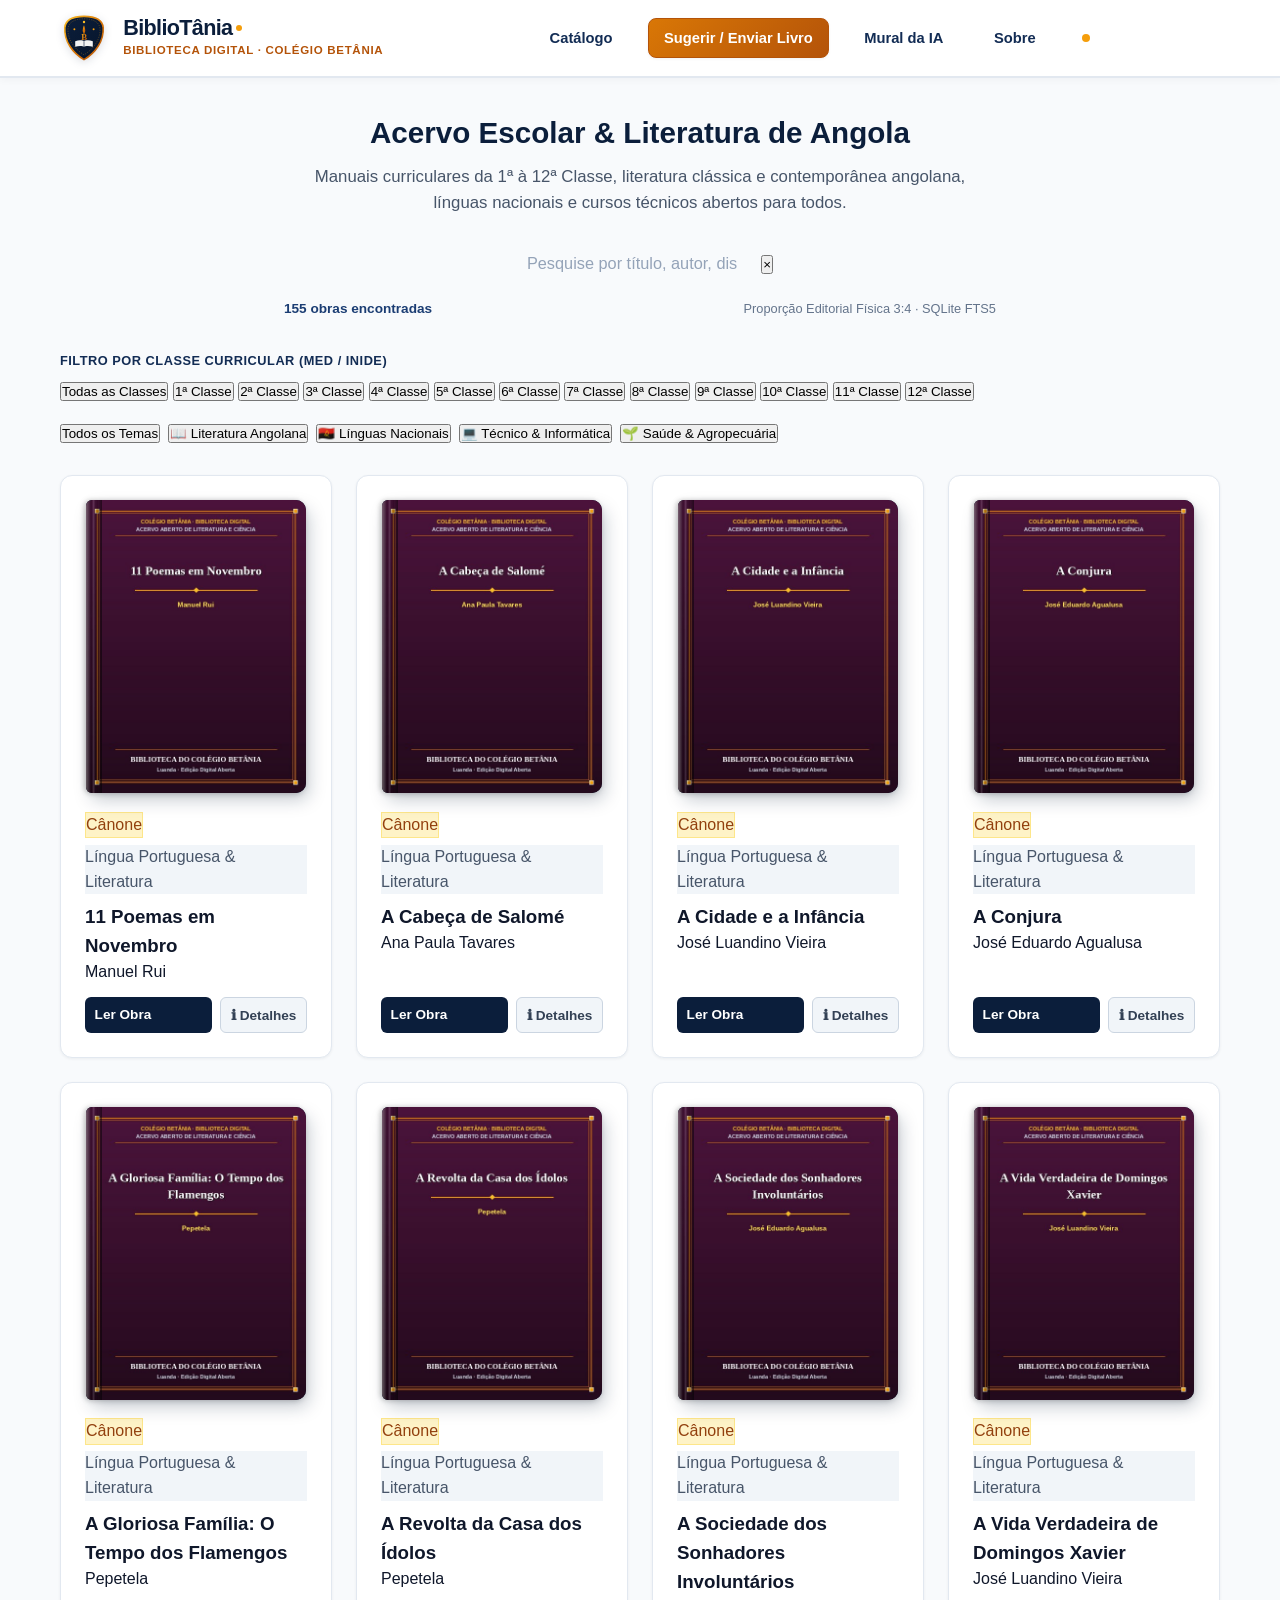
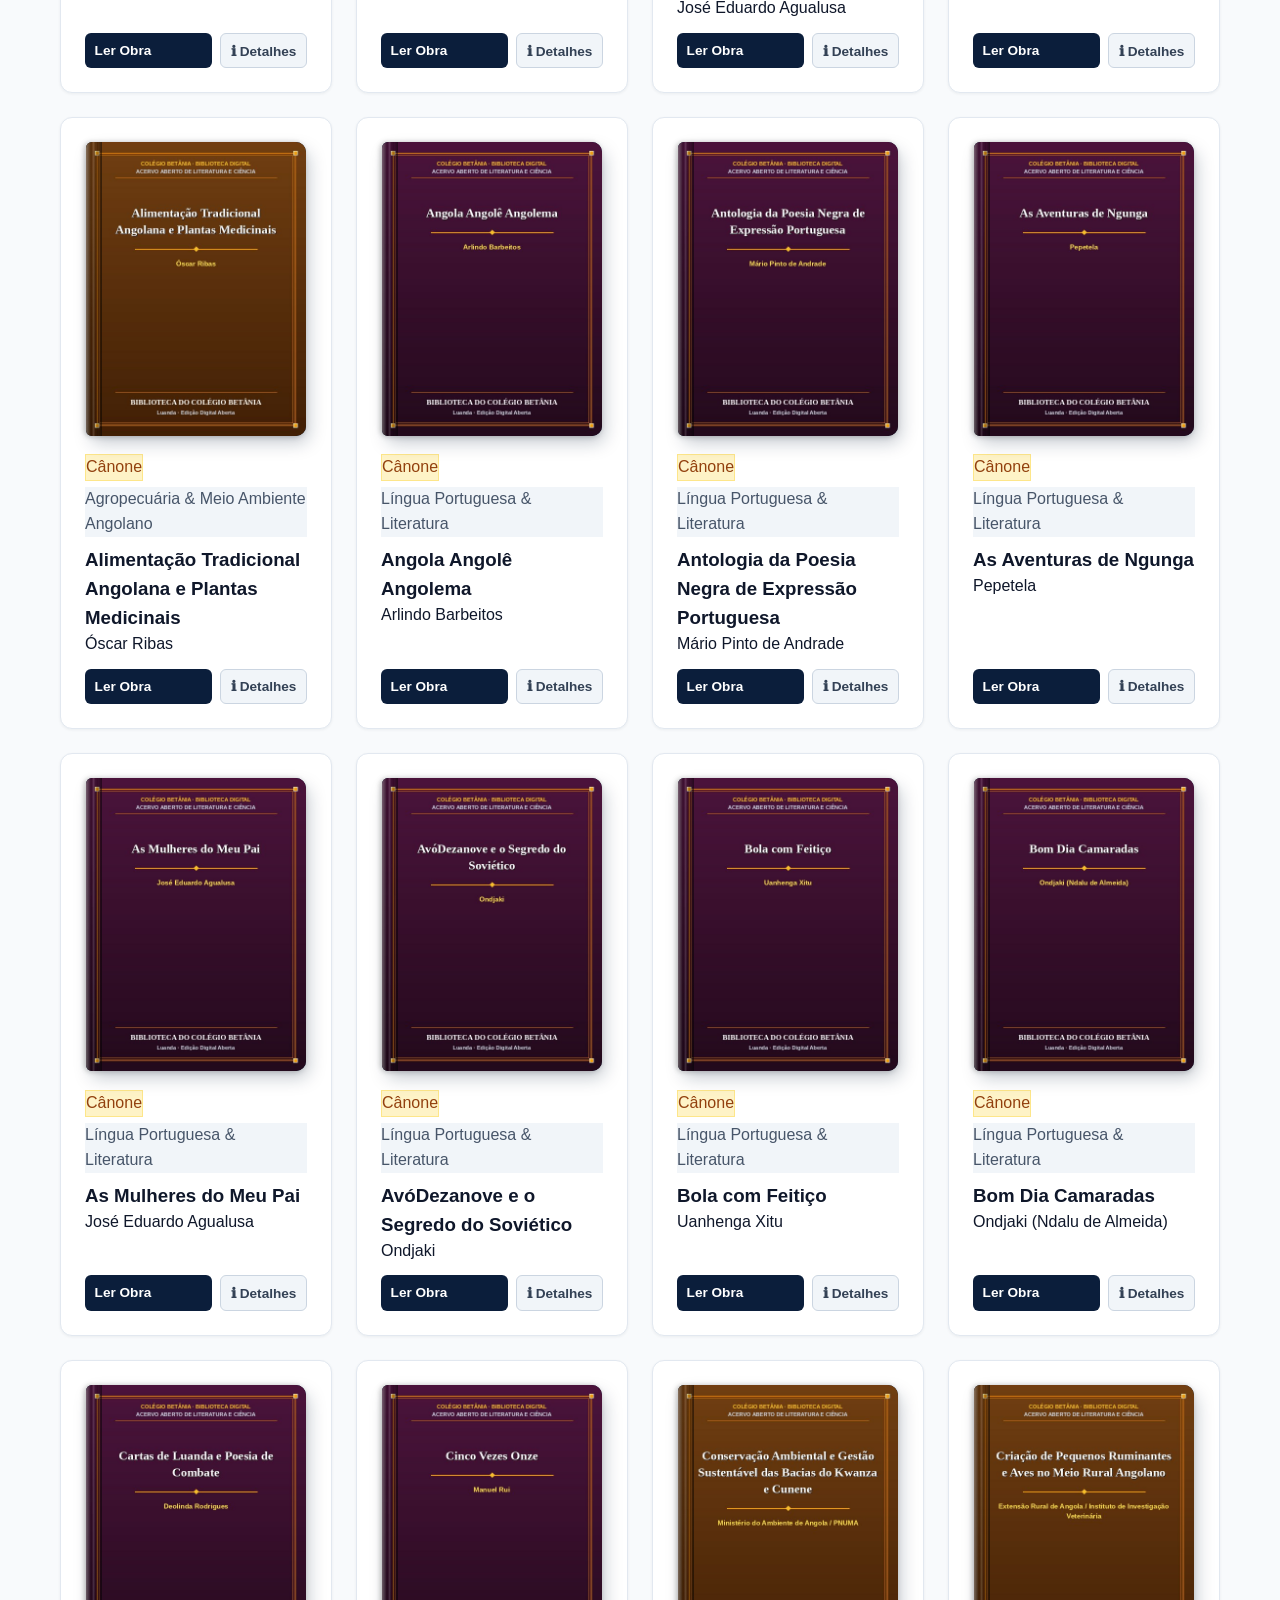
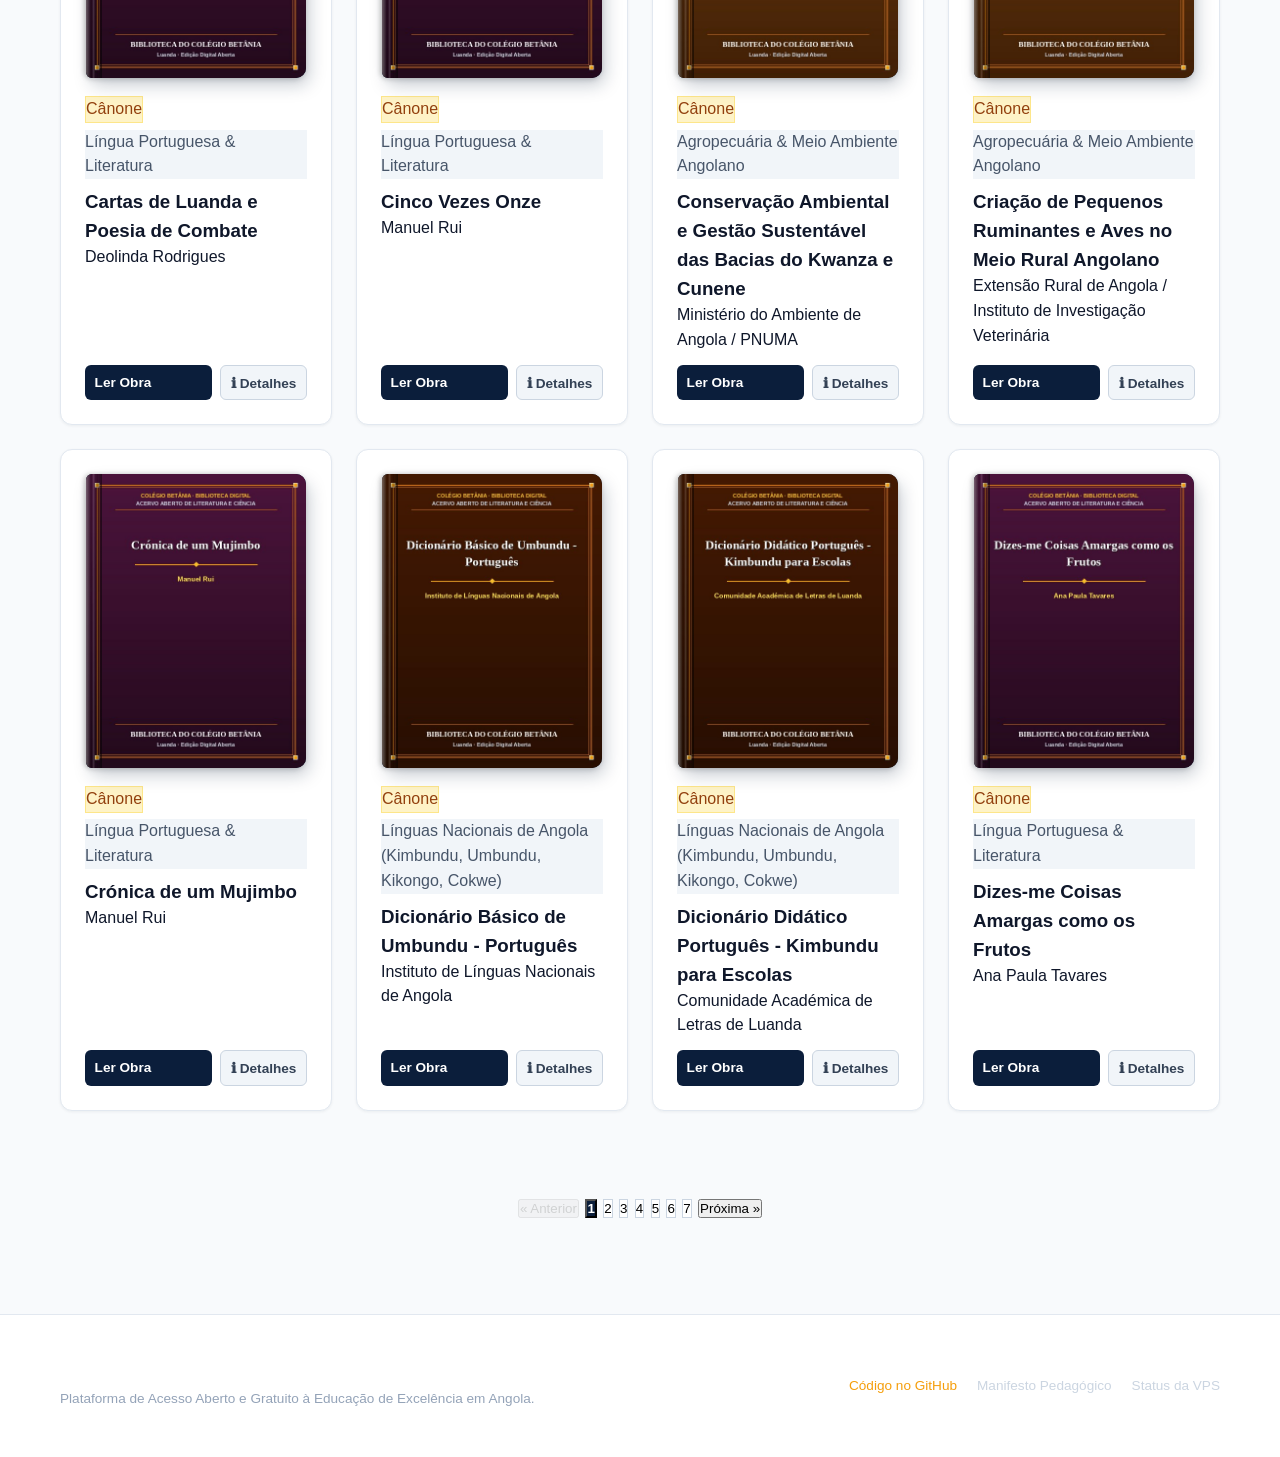
==== docs/index.html @ d557cf4d "feat(pages): adicionar portal hibrido compativel com GitHub Pages e suporte a CORS" ====
<!DOCTYPE html>
<html lang="pt-AO">
<head>
  <meta charset="UTF-8">
  <meta name="viewport" content="width=device-width, initial-scale=1.0">
  <title>BiblioTânia — Biblioteca Digital do Colégio Betânia</title>
  <meta name="description" content="Plataforma Educacional Aberta do Colégio Betânia com manuais escolares certificados do MED/INIDE, cânone literário angolano e triagem autônoma por IA.">
  <link rel="icon" type="image/svg+xml" href="favicon.svg">
  <link rel="stylesheet" href="css/style.css">
</head>
<body>

  <!-- Cabeçalho Institucional -->
  <header class="site-header">
    <div class="container header-wrapper">
      <a href="./" class="brand-group">
        <img src="images/logo.svg" alt="Colégio Betânia" class="brand-logo-img" width="46" height="46">
        <div class="brand-info">
          <h1>BiblioTânia</h1>
          <p>Biblioteca Digital · Colégio Betânia</p>
        </div>
      </a>

      <nav class="nav-links">
        <a href="./" class="nav-link active">Catálogo</a>
        <a href="#submeter" class="nav-link nav-btn-highlight" data-open-modal="submeter">Sugerir / Enviar Livro</a>
        <a href="#mural" class="nav-link" data-open-modal="mural">Mural da IA</a>
        <a href="#sobre" class="nav-link" data-open-modal="sobre">Sobre</a>
        
        <!-- Status de Conexão com o Backend Go na VPS -->
        <div id="api-badge" class="api-badge offline" data-open-modal="api-config" title="Clique para verificar ou alterar a URL do servidor VPS">
          <span class="api-status-dot"></span>
          <span id="api-badge-text">VPS Standby</span>
        </div>
      </nav>
    </div>
  </header>

  <!-- Conteúdo Principal -->
  <main class="container" style="padding-top: 2rem; padding-bottom: 4rem;">
    
    <!-- Hero / Barra de Pesquisa Rápida -->
    <section class="search-hero" style="margin-bottom: 2rem; text-align: center;">
      <h2 style="font-size: 1.85rem; font-weight: 800; color: var(--brand-navy-900); margin-bottom: 0.5rem;">
        Acervo Escolar & Literatura de Angola
      </h2>
      <p style="color: var(--text-muted); font-size: 1.05rem; margin-bottom: 1.5rem; max-width: 680px; margin-left: auto; margin-right: auto;">
        Manuais curriculares da 1ª à 12ª Classe, literatura clássica e contemporânea angolana, línguas nacionais e cursos técnicos abertos para todos.
      </p>

      <div style="max-width: 720px; margin: 0 auto; position: relative;">
        <div class="search-input-wrapper">
          <input type="text" 
                 id="search-input" 
                 class="search-input" 
                 placeholder="Pesquise por título, autor, disciplina ou palavra-chave (pressione / para focar)..." 
                 autocomplete="off"
                 aria-label="Pesquisar livros">
          <button type="button" id="search-clear" class="search-clear-btn" title="Limpar pesquisa">&times;</button>
        </div>
        <div style="display: flex; justify-content: space-between; align-items: center; margin-top: 0.75rem; padding: 0 0.25rem;">
          <span id="results-count" style="font-size: 0.85rem; font-weight: 600; color: var(--brand-navy-700);">
            Carregando catálogo...
          </span>
          <span style="font-size: 0.8rem; color: var(--text-subtle);">
            Proporção Editorial Física 3:4 · SQLite FTS5
          </span>
        </div>
      </div>
    </section>

    <!-- Filtros por Classe Escolar (1ª à 12ª Classe) -->
    <section class="curriculum-filter-section" style="margin-bottom: 1.25rem;">
      <div style="display: flex; align-items: center; justify-content: space-between; margin-bottom: 0.5rem;">
        <span style="font-size: 0.8rem; font-weight: 700; text-transform: uppercase; letter-spacing: 0.5px; color: var(--brand-navy-800);">
          Filtro por Classe Curricular (MED / INIDE)
        </span>
      </div>
      <div id="class-filter-pills" class="class-pills-scroll">
        <button type="button" class="class-pill-btn active" data-classe="0">Todas as Classes</button>
        <button type="button" class="class-pill-btn" data-classe="1">1ª Classe</button>
        <button type="button" class="class-pill-btn" data-classe="2">2ª Classe</button>
        <button type="button" class="class-pill-btn" data-classe="3">3ª Classe</button>
        <button type="button" class="class-pill-btn" data-classe="4">4ª Classe</button>
        <button type="button" class="class-pill-btn" data-classe="5">5ª Classe</button>
        <button type="button" class="class-pill-btn" data-classe="6">6ª Classe</button>
        <button type="button" class="class-pill-btn" data-classe="7">7ª Classe</button>
        <button type="button" class="class-pill-btn" data-classe="8">8ª Classe</button>
        <button type="button" class="class-pill-btn" data-classe="9">9ª Classe</button>
        <button type="button" class="class-pill-btn" data-classe="10">10ª Classe</button>
        <button type="button" class="class-pill-btn" data-classe="11">11ª Classe</button>
        <button type="button" class="class-pill-btn" data-classe="12">12ª Classe</button>
      </div>
    </section>

    <!-- Filtros por Categoria Temática -->
    <section class="category-filter-section" style="margin-bottom: 2rem;">
      <div id="category-filter-pills" style="display: flex; gap: 0.5rem; flex-wrap: wrap;">
        <button type="button" class="subject-pill-btn active" data-cat="todas">Todos os Temas</button>
        <button type="button" class="subject-pill-btn" data-cat="literatura">📖 Literatura Angolana</button>
        <button type="button" class="subject-pill-btn" data-cat="linguas">🇦🇴 Línguas Nacionais</button>
        <button type="button" class="subject-pill-btn" data-cat="tecnico">💻 Técnico & Informática</button>
        <button type="button" class="subject-pill-btn" data-cat="saude_agro">🌱 Saúde & Agropecuária</button>
      </div>
    </section>

    <!-- Grade do Catálogo de Livros -->
    <section id="catalog-grid" class="books-grid">
      <!-- Inserido dinamicamente via app.js -->
    </section>

    <!-- Paginação -->
    <nav id="pagination-container" aria-label="Paginação do catálogo">
      <!-- Inserido dinamicamente via app.js -->
    </nav>

  </main>

  <!-- Rodapé -->
  <footer class="site-footer">
    <div class="container" style="display: flex; justify-content: space-between; align-items: center; flex-wrap: wrap; gap: 1rem;">
      <div>
        <p style="font-weight: 700; color: #ffffff; margin-bottom: 0.2rem;">
          © 2026 Colégio Betânia · BiblioTânia
        </p>
        <p style="font-size: 0.85rem; color: #94a3b8;">
          Plataforma de Acesso Aberto e Gratuito à Educação de Excelência em Angola.
        </p>
      </div>
      <div style="font-size: 0.85rem; color: #cbd5e1; display: flex; gap: 1.25rem;">
        <a href="https://github.com/MisterAntoY/biblioteca-betania" target="_blank" rel="noopener noreferrer" style="color: #f59e0b;">
          Código no GitHub
        </a>
        <a href="#sobre" data-open-modal="sobre" style="color: #cbd5e1;">
          Manifesto Pedagógico
        </a>
        <a href="#api-config" data-open-modal="api-config" style="color: #cbd5e1;">
          Status da VPS
        </a>
      </div>
    </div>
  </footer>

  <!-- Modal Container & Backdrop -->
  <div id="modal-backdrop" class="modal-backdrop" role="dialog" aria-modal="true">
    <div id="modal-container"></div>
  </div>

  <!-- Container de Toasts -->
  <div id="toast-container" class="toast-container" aria-live="polite"></div>

  <!-- Script Principal SPA -->
  <script src="js/app.js"></script>

</body>
</html>
---- docs/css/style.css ----
/* ==========================================================================
   BiblioTânia — Biblioteca Digital do Colégio Betânia
   Identidade Visual Institucional: Azul Marinho Profundo & Ouro Académico
   Design Ultraleve · Zero Dependências Externas · WCAG AAA
   ========================================================================== */

:root {
  /* Paleta Oficial Colégio Betânia */
  --brand-navy-950: #061124;
  --brand-navy-900: #0b1e3b; /* Cor Primária Dominante */
  --brand-navy-800: #122c54;
  --brand-navy-700: #1b3d73;
  --brand-navy-600: #25529a;
  --brand-navy-light: #eff6ff;
  --brand-navy-border: #bfdbfe;

  --brand-gold-600: #b45309;
  --brand-gold-500: #d97706; /* Ouro Académico */
  --brand-gold-400: #f59e0b; /* Dourado Vivo */
  --brand-gold-300: #fbbf24;
  --brand-gold-light: #fef3c7;
  --brand-gold-border: #fde68a;

  --accent-emerald: #059669;
  --accent-emerald-light: #ecfdf5;

  /* Superfícies & Neutros */
  --bg-main: #f8fafc;
  --bg-card: #ffffff;
  --bg-elevated: #ffffff;
  --text-main: #0f172a;
  --text-muted: #475569;
  --text-subtle: #64748b;
  --border: #e2e8f0;
  --border-focus: #f59e0b;

  --radius-sm: 6px;
  --radius: 12px;
  --radius-lg: 16px;

  --shadow-sm: 0 1px 3px rgba(11, 30, 59, 0.06);
  --shadow-md: 0 4px 16px -2px rgba(11, 30, 59, 0.08);
  --shadow-lg: 0 12px 28px -4px rgba(11, 30, 59, 0.12);
  --shadow-gold: 0 4px 12px rgba(217, 119, 6, 0.25);
}

*, *::before, *::after {
  box-sizing: border-box;
  margin: 0;
  padding: 0;
}

body {
  font-family: -apple-system, BlinkMacSystemFont, "Segoe UI", Roboto, Helvetica, Arial, sans-serif;
  background-color: var(--bg-main);
  color: var(--text-main);
  line-height: 1.55;
  -webkit-font-smoothing: antialiased;
}

a {
  color: var(--brand-navy-700);
  text-decoration: none;
  transition: color 0.15s ease;
}
a:hover {
  color: var(--brand-gold-600);
  text-decoration: underline;
}

.container {
  max-width: 1200px;
  margin: 0 auto;
  padding: 0 1.25rem;
}

/* ==========================================================================
   Cabeçalho Institucional
   ========================================================================== */
.site-header {
  background: #ffffff;
  border-bottom: 2px solid var(--border);
  position: sticky;
  top: 0;
  z-index: 50;
  box-shadow: 0 2px 8px rgba(11, 30, 59, 0.04);
}
.header-wrapper {
  display: flex;
  align-items: center;
  justify-content: space-between;
  height: 76px;
}

.brand-group {
  display: flex;
  align-items: center;
  gap: 0.95rem;
  text-decoration: none;
  color: inherit;
}
.brand-group:hover {
  text-decoration: none;
}

.brand-logo-img {
  width: 48px;
  height: 48px;
  object-fit: contain;
  filter: drop-shadow(0 2px 4px rgba(11, 30, 59, 0.15));
  transition: transform 0.2s ease;
}
.brand-group:hover .brand-logo-img {
  transform: scale(1.05);
}

.brand-logo-icon {
  width: 46px;
  height: 46px;
  background: linear-gradient(135deg, var(--brand-navy-900), var(--brand-navy-800));
  border: 2px solid var(--brand-gold-400);
  color: var(--brand-gold-300);
  border-radius: 12px;
  display: flex;
  align-items: center;
  justify-content: center;
  font-size: 1.55rem;
  font-weight: 900;
  box-shadow: 0 2px 8px rgba(11, 30, 59, 0.25);
  transition: transform 0.2s ease, border-color 0.2s ease;
}
.brand-group:hover .brand-logo-icon {
  transform: scale(1.04);
  border-color: var(--brand-gold-300);
}

.brand-info h1 {
  font-size: 1.35rem;
  font-weight: 900;
  letter-spacing: -0.03em;
  color: var(--brand-navy-900);
  line-height: 1.1;
  display: flex;
  align-items: center;
  gap: 0.25rem;
}
.brand-info h1::after {
  content: "";
  display: inline-block;
  width: 6px;
  height: 6px;
  background: var(--brand-gold-400);
  border-radius: 50%;
}
.brand-info p {
  font-size: 0.72rem;
  color: var(--brand-gold-600);
  font-weight: 700;
  text-transform: uppercase;
  letter-spacing: 0.06em;
  margin-top: 0.15rem;
}

.nav-links {
  display: flex;
  align-items: center;
  gap: 1.25rem;
}
.nav-link {
  font-size: 0.92rem;
  font-weight: 700;
  color: var(--brand-navy-800);
  padding: 0.5rem 0.95rem;
  border-radius: 8px;
  transition: all 0.15s ease;
}
.nav-link:hover {
  background-color: var(--brand-navy-light);
  color: var(--brand-navy-900);
  text-decoration: none;
}
.nav-btn-highlight {
  background: linear-gradient(135deg, var(--brand-gold-500), var(--brand-gold-600));
  color: #ffffff;
  border: 1px solid var(--brand-gold-600);
  box-shadow: var(--shadow-sm);
}
.nav-btn-highlight:hover {
  background: linear-gradient(135deg, var(--brand-gold-600), var(--brand-gold-700, #92400e));
  color: #ffffff;
  box-shadow: var(--shadow-gold);
}

/* ==========================================================================
   Hero Section & Barra de Busca
   ========================================================================== */
.hero-section {
  padding: 3.25rem 0 2rem 0;
  text-align: center;
  background: radial-gradient(circle at 50% 20%, #f1f5f9 0%, #f8fafc 80%);
  border-radius: 0 0 24px 24px;
  margin-bottom: 1.5rem;
}
.hero-title {
  font-size: 2.35rem;
  font-weight: 900;
  color: var(--brand-navy-900);
  letter-spacing: -0.035em;
  margin-bottom: 0.5rem;
  line-height: 1.2;
}
.hero-subtitle {
  font-size: 1.05rem;
  color: var(--text-muted);
  max-width: 720px;
  margin: 0 auto 2.25rem auto;
  line-height: 1.6;
}

.search-box-card {
  max-width: 780px;
  margin: 0 auto;
  background: #ffffff;
  padding: 0.5rem 0.6rem;
  border-radius: var(--radius);
  border: 2px solid var(--border);
  box-shadow: var(--shadow-md);
  display: flex;
  gap: 0.5rem;
  transition: border-color 0.2s ease, box-shadow 0.2s ease;
  position: relative;
}
.search-box-card:focus-within {
  border-color: var(--brand-gold-400);
  box-shadow: 0 0 0 4px rgba(245, 158, 11, 0.15);
}
.search-input {
  flex: 1;
  border: none;
  padding: 0.85rem 1.25rem;
  font-size: 1.02rem;
  outline: none;
  background: transparent;
  color: var(--text-main);
}
.search-input::placeholder {
  color: #94a3b8;
}
.search-btn {
  background: linear-gradient(135deg, var(--brand-navy-900), var(--brand-navy-800));
  color: #ffffff;
  border: 1px solid var(--brand-navy-900);
  padding: 0 1.85rem;
  border-radius: 8px;
  font-weight: 800;
  font-size: 0.95rem;
  cursor: pointer;
  transition: all 0.15s ease;
  display: inline-flex;
  align-items: center;
  gap: 0.4rem;
}
.search-btn:hover {
  background: linear-gradient(135deg, var(--brand-gold-500), var(--brand-gold-600));
  border-color: var(--brand-gold-600);
  box-shadow: var(--shadow-gold);
}

/* ==========================================================================
   Seletor de Classe Escolar (1ª à 12ª Classe)
   ========================================================================== */
.class-selector-card {
  background: #ffffff;
  border: 1px solid var(--border);
  border-left: 4px solid var(--brand-gold-500);
  border-radius: var(--radius);
  padding: 1.35rem 1.65rem;
  margin: 1.5rem auto 1.5rem auto;
  box-shadow: var(--shadow-sm);
}
.class-selector-header {
  display: flex;
  align-items: center;
  gap: 0.85rem;
  margin-bottom: 1.15rem;
}
.class-selector-icon {
  font-size: 1.65rem;
}
.class-selector-title {
  font-size: 1.1rem;
  font-weight: 800;
  color: var(--brand-navy-900);
  line-height: 1.2;
}
.class-selector-desc {
  font-size: 0.82rem;
  color: var(--text-muted);
}
.class-groups-container {
  display: flex;
  flex-wrap: wrap;
  align-items: center;
  gap: 0.85rem;
}
.class-group {
  display: inline-flex;
  align-items: center;
  gap: 0.35rem;
  background: var(--bg-main);
  padding: 0.35rem 0.65rem;
  border-radius: 8px;
  border: 1px solid var(--border);
}
.class-group-label {
  font-size: 0.78rem;
  font-weight: 800;
  color: var(--brand-navy-800);
  margin-right: 0.3rem;
  text-transform: uppercase;
  letter-spacing: 0.04em;
}
.class-btn {
  display: inline-flex;
  align-items: center;
  justify-content: center;
  min-width: 36px;
  height: 34px;
  padding: 0 0.65rem;
  background: #ffffff;
  border: 1px solid var(--border);
  border-radius: 6px;
  font-size: 0.88rem;
  font-weight: 700;
  color: var(--brand-navy-900);
  transition: all 0.15s ease;
}
.class-btn:hover {
  background: var(--brand-gold-light);
  color: var(--brand-gold-600);
  border-color: var(--brand-gold-border);
  text-decoration: none;
}
.class-btn.active {
  background: var(--brand-navy-900);
  color: #ffffff;
  border-color: var(--brand-gold-400);
  text-decoration: none;
  box-shadow: 0 2px 6px rgba(11, 30, 59, 0.25);
  position: relative;
}
.class-btn.active::after {
  content: "";
  position: absolute;
  bottom: -2px;
  left: 20%;
  right: 20%;
  height: 2px;
  background: var(--brand-gold-400);
  border-radius: 2px;
}

/* ==========================================================================
   Pílulas de Disciplinas
   ========================================================================== */
.disciplines-pills-bar {
  display: flex;
  align-items: center;
  gap: 0.5rem;
  overflow-x: auto;
  padding: 0.85rem 0;
  margin-bottom: 1.5rem;
  scrollbar-width: thin;
}
.pill-item {
  display: inline-flex;
  align-items: center;
  gap: 0.4rem;
  padding: 0.5rem 1.05rem;
  background: #ffffff;
  border: 1px solid var(--border);
  border-radius: 9999px;
  font-size: 0.85rem;
  font-weight: 700;
  color: var(--brand-navy-800);
  white-space: nowrap;
  transition: all 0.15s ease;
}
.pill-item:hover {
  background: var(--brand-navy-light);
  color: var(--brand-navy-900);
  border-color: var(--brand-navy-border);
  text-decoration: none;
}
.pill-item.active {
  background: var(--brand-navy-900);
  color: #ffffff;
  border-color: var(--brand-navy-900);
  text-decoration: none;
  box-shadow: var(--shadow-sm);
}

/* ==========================================================================
   Catálogo & Grade de Livros
   ========================================================================== */
.catalog-header {
  display: flex;
  justify-content: space-between;
  align-items: center;
  margin-bottom: 1.5rem;
  padding-bottom: 0.75rem;
  border-bottom: 1px solid var(--border);
}
.catalog-count {
  font-size: 0.95rem;
  font-weight: 700;
  color: var(--brand-navy-900);
}

.books-grid {
  display: grid;
  grid-template-columns: repeat(auto-fill, minmax(270px, 1fr));
  gap: 1.5rem;
  margin-bottom: 3.5rem;
}

.book-card {
  background: var(--bg-card);
  border: 1px solid var(--border);
  border-radius: var(--radius);
  padding: 1.5rem;
  box-shadow: var(--shadow-sm);
  display: flex;
  flex-direction: column;
  justify-content: space-between;
  transition: transform 0.2s ease, box-shadow 0.2s ease, border-color 0.2s ease;
  position: relative;
}
.book-card:hover {
  transform: translateY(-4px);
  box-shadow: var(--shadow-md);
  border-color: var(--brand-gold-border);
}

/* ==========================================================================
   Capa de Livro Editorial Tradicional 3:4 com Lombada Física
   ========================================================================== */
.book-cover-container {
  display: flex;
  justify-content: center;
  align-items: center;
  margin-bottom: 1.15rem;
  perspective: 900px;
}

.book-cover-wrapper {
  width: 100%;
  max-width: 220px;
  aspect-ratio: 3 / 4;
  position: relative;
  border-radius: 6px 10px 10px 6px;
  overflow: hidden;
  box-shadow: 
    -2px 0 5px rgba(0, 0, 0, 0.18),
    4px 8px 18px -2px rgba(11, 30, 59, 0.25),
    0 2px 6px rgba(0, 0, 0, 0.08);
  transition: transform 0.25s cubic-bezier(0.16, 1, 0.3, 1), box-shadow 0.25s ease;
  background-color: var(--brand-navy-900);
}

.book-card:hover .book-cover-wrapper {
  transform: translateY(-5px) rotateY(-3deg) scale(1.02);
  box-shadow: 
    -4px 0 8px rgba(0, 0, 0, 0.22),
    8px 14px 26px -3px rgba(11, 30, 59, 0.32),
    0 4px 10px rgba(0, 0, 0, 0.12);
}

.book-cover-img {
  width: 100%;
  height: 100%;
  object-fit: cover;
  display: block;
}

.book-cover-spine {
  position: absolute;
  top: 0;
  bottom: 0;
  left: 0;
  width: 16px;
  background: linear-gradient(
    90deg,
    rgba(255, 255, 255, 0.35) 0%,
    rgba(255, 255, 255, 0) 30%,
    rgba(0, 0, 0, 0.25) 80%,
    rgba(0, 0, 0, 0.5) 100%
  );
  pointer-events: none;
}

.book-card-body {
  display: flex;
  flex-direction: column;
  flex: 1;
}

.book-badge-row {
  display: flex;
  flex-wrap: wrap;
  gap: 0.4rem;
  margin-bottom: 0.85rem;
}
.badge-school-class {
  font-size: 0.72rem;
  font-weight: 800;
  padding: 0.22rem 0.65rem;
  border-radius: 9999px;
  background: var(--brand-gold-light);
  color: var(--brand-gold-600);
  border: 1px solid var(--brand-gold-border);
}
.badge-official {
  font-size: 0.72rem;
  font-weight: 700;
  padding: 0.22rem 0.65rem;
  border-radius: 9999px;
  background: var(--brand-navy-light);
  color: var(--brand-navy-900);
  border: 1px solid var(--brand-navy-border);
}
.badge-discipline {
  font-size: 0.72rem;
  font-weight: 700;
  padding: 0.22rem 0.6rem;
  border-radius: 9999px;
  background: #f1f5f9;
  color: var(--text-muted);
}
.badge-level {
  font-size: 0.72rem;
  font-weight: 700;
  padding: 0.22rem 0.6rem;
  border-radius: 9999px;
  background: var(--accent-emerald-light);
  color: var(--accent-emerald);
}

.book-title {
  font-size: 1.15rem;
  font-weight: 800;
  color: var(--brand-navy-900);
  line-height: 1.35;
  margin-bottom: 0.35rem;
}
.book-author {
  font-size: 0.88rem;
  font-weight: 700;
  color: var(--brand-gold-600);
  margin-bottom: 0.85rem;
}
.book-synopsis {
  font-size: 0.86rem;
  color: var(--text-muted);
  line-height: 1.55;
  display: -webkit-box;
  -webkit-line-clamp: 3;
  -webkit-box-orient: vertical;
  overflow: hidden;
  margin-bottom: 1.25rem;
}

.book-footer-actions {
  display: flex;
  align-items: center;
  justify-content: space-between;
  border-top: 1px solid var(--border);
  padding-top: 1rem;
}
.btn-read {
  display: inline-flex;
  align-items: center;
  gap: 0.45rem;
  background: var(--brand-navy-900);
  color: #ffffff;
  padding: 0.55rem 1.15rem;
  border-radius: 8px;
  font-weight: 800;
  font-size: 0.85rem;
  transition: all 0.15s ease;
}
.btn-read:hover {
  background: var(--brand-gold-500);
  color: #ffffff;
  text-decoration: none;
  box-shadow: var(--shadow-gold);
}
.book-metrics {
  font-size: 0.76rem;
  color: var(--text-subtle);
  font-weight: 600;
}

/* ==========================================================================
   Paginação
   ========================================================================== */
.pagination-nav {
  display: flex;
  justify-content: center;
  gap: 0.5rem;
  margin: 2rem 0 4rem 0;
}
.pagination-nav a {
  padding: 0.55rem 1.15rem;
  background: #ffffff;
  border: 1px solid var(--border);
  border-radius: 8px;
  color: var(--brand-navy-900);
  font-weight: 700;
  font-size: 0.9rem;
  transition: all 0.15s ease;
}
.pagination-nav a:hover {
  background: var(--brand-navy-light);
  border-color: var(--brand-navy-border);
  text-decoration: none;
}
.pagination-nav a.active {
  background: var(--brand-navy-900);
  color: #ffffff;
  border-color: var(--brand-navy-900);
}

/* ==========================================================================
   Painel de Estatísticas & Meta dos 100 Milhões
   ========================================================================== */
.stats-banner {
  background: linear-gradient(135deg, var(--brand-navy-950) 0%, var(--brand-navy-900) 50%, var(--brand-navy-800) 100%);
  color: #ffffff;
  border: 1px solid rgba(245, 158, 11, 0.2);
  border-radius: var(--radius-lg);
  padding: 2.75rem 2rem;
  margin-bottom: 3.5rem;
  box-shadow: var(--shadow-lg);
  position: relative;
  overflow: hidden;
}
.stats-banner::before {
  content: "";
  position: absolute;
  top: 0;
  left: 0;
  right: 0;
  height: 3px;
  background: linear-gradient(90deg, transparent, var(--brand-gold-400), transparent);
}
.stats-grid {
  display: grid;
  grid-template-columns: repeat(auto-fit, minmax(210px, 1fr));
  gap: 1.75rem;
  text-align: center;
}
.stat-item h3 {
  font-size: 2.25rem;
  font-weight: 900;
  color: var(--brand-gold-300);
  margin-bottom: 0.25rem;
  letter-spacing: -0.03em;
}
.stat-item p {
  font-size: 0.82rem;
  color: #cbd5e1;
  font-weight: 700;
  text-transform: uppercase;
  letter-spacing: 0.05em;
}

/* ==========================================================================
   Formulário de Submissão (/submeter)
   ========================================================================== */
.form-card {
  max-width: 700px;
  margin: 2.5rem auto 4rem auto;
  background: #ffffff;
  border: 1px solid var(--border);
  border-top: 4px solid var(--brand-gold-500);
  border-radius: var(--radius);
  padding: 2.75rem;
  box-shadow: var(--shadow-md);
}
.form-group {
  margin-bottom: 1.45rem;
}
.form-label {
  display: block;
  font-size: 0.9rem;
  font-weight: 800;
  color: var(--brand-navy-900);
  margin-bottom: 0.4rem;
}
.form-control {
  width: 100%;
  padding: 0.8rem 1.1rem;
  border: 1px solid var(--border);
  border-radius: 8px;
  font-size: 0.95rem;
  outline: none;
  font-family: inherit;
  transition: border-color 0.15s ease, box-shadow 0.15s ease;
}
.form-control:focus {
  border-color: var(--brand-gold-400);
  box-shadow: 0 0 0 3px rgba(245, 158, 11, 0.15);
}
.alert-box {
  padding: 1rem 1.25rem;
  border-radius: 8px;
  margin-bottom: 1.5rem;
  font-size: 0.9rem;
  font-weight: 600;
}
.alert-success {
  background: var(--accent-emerald-light);
  color: #065f46;
  border: 1px solid #a7f3d0;
}
.alert-error {
  background: #fef2f2;
  color: #991b1b;
  border: 1px solid #fecaca;
}

/* ==========================================================================
   Mural da IA (/submissoes)
   ========================================================================== */
.submission-card {
  background: #ffffff;
  border: 1px solid var(--border);
  border-radius: var(--radius);
  padding: 1.65rem;
  margin-bottom: 1.15rem;
  box-shadow: var(--shadow-sm);
  transition: border-color 0.15s ease;
}
.submission-card:hover {
  border-color: var(--brand-navy-border);
}
.status-pill {
  display: inline-block;
  padding: 0.3rem 0.85rem;
  border-radius: 9999px;
  font-size: 0.76rem;
  font-weight: 800;
  text-transform: uppercase;
  letter-spacing: 0.05em;
}
.status-aprovado {
  background: var(--accent-emerald-light);
  color: var(--accent-emerald);
  border: 1px solid #a7f3d0;
}
.status-pendente {
  background: var(--brand-gold-light);
  color: var(--brand-gold-600);
  border: 1px solid var(--brand-gold-border);
}
.status-rejeitado {
  background: #fef2f2;
  color: #b91c1c;
  border: 1px solid #fecaca;
}

/* ==========================================================================
   Rodapé Institucional
   ========================================================================== */
.site-footer {
  background: #ffffff;
  border-top: 1px solid var(--border);
  padding: 3rem 0;
  text-align: center;
  font-size: 0.88rem;
  color: var(--text-muted);
}
.footer-links {
  display: flex;
  justify-content: center;
  gap: 1.75rem;
  margin-bottom: 1.25rem;
}
.footer-links a {
  font-weight: 700;
  color: var(--brand-navy-800);
}
.footer-links a:hover {
  color: var(--brand-gold-600);
}

/* ==========================================================================
   Responsividade Mobile-First
   ========================================================================== */
@media (max-width: 768px) {
  .header-wrapper {
    height: auto;
    padding: 1rem 0;
    flex-direction: column;
    gap: 1rem;
  }
  .hero-title {
    font-size: 1.85rem;
  }
  .search-box-card {
    flex-direction: column;
  }
  .search-btn {
    padding: 0.85rem;
    justify-content: center;
  }
  .catalog-header {
    flex-direction: column;
    align-items: flex-start;
    gap: 0.75rem;
  }
  .class-groups-container {
    flex-direction: column;
    align-items: flex-start;
    width: 100%;
  }
  .class-group {
    width: 100%;
    overflow-x: auto;
  }
}

/* ==========================================================================
   Portal Híbrido GitHub Pages — Modais, Conexão com API e Interatividade
   ========================================================================== */

/* Badge de Status da API Cloud */
.api-badge {
  display: inline-flex;
  align-items: center;
  gap: 0.4rem;
  font-size: 0.75rem;
  font-weight: 600;
  padding: 0.25rem 0.65rem;
  border-radius: 9999px;
  background: rgba(255, 255, 255, 0.12);
  color: #ffffff;
  border: 1px solid rgba(255, 255, 255, 0.2);
  cursor: pointer;
  transition: all 0.2s ease;
}

.api-badge:hover {
  background: rgba(255, 255, 255, 0.2);
}

.api-status-dot {
  width: 8px;
  height: 8px;
  border-radius: 50%;
  background-color: #94a3b8;
  display: inline-block;
  box-shadow: 0 0 0 2px rgba(255, 255, 255, 0.2);
}

.api-badge.online .api-status-dot {
  background-color: #10b981;
  box-shadow: 0 0 6px #10b981;
}

.api-badge.offline .api-status-dot {
  background-color: #f59e0b;
}

/* Modal e Janelas Sobrepostas */
.modal-backdrop {
  position: fixed;
  top: 0;
  left: 0;
  width: 100vw;
  height: 100vh;
  background: rgba(6, 17, 36, 0.65);
  backdrop-filter: blur(4px);
  display: flex;
  align-items: center;
  justify-content: center;
  z-index: 1000;
  opacity: 0;
  pointer-events: none;
  transition: opacity 0.25s ease;
  padding: 1rem;
}

.modal-backdrop.active {
  opacity: 1;
  pointer-events: auto;
}

.modal-card {
  background: #ffffff;
  border-radius: 16px;
  max-width: 680px;
  width: 100%;
  max-height: 90vh;
  overflow-y: auto;
  box-shadow: 0 20px 40px -8px rgba(11, 30, 59, 0.25);
  border: 1px solid var(--border);
  transform: translateY(20px) scale(0.97);
  transition: transform 0.25s cubic-bezier(0.16, 1, 0.3, 1);
  display: flex;
  flex-direction: column;
}

.modal-backdrop.active .modal-card {
  transform: translateY(0) scale(1);
}

.modal-header {
  padding: 1.25rem 1.5rem;
  border-bottom: 1px solid var(--border);
  display: flex;
  align-items: center;
  justify-content: space-between;
  background: var(--bg-main);
  border-radius: 16px 16px 0 0;
}

.modal-title {
  font-size: 1.25rem;
  font-weight: 700;
  color: var(--brand-navy-900);
}

.modal-close-btn {
  background: none;
  border: none;
  font-size: 1.5rem;
  line-height: 1;
  color: var(--text-subtle);
  cursor: pointer;
  padding: 0.25rem 0.5rem;
  border-radius: 6px;
}

.modal-close-btn:hover {
  background: #e2e8f0;
  color: var(--text-main);
}

.modal-body {
  padding: 1.5rem;
  line-height: 1.6;
  color: var(--text-muted);
}

.modal-footer {
  padding: 1rem 1.5rem;
  border-top: 1px solid var(--border);
  background: var(--bg-main);
  display: flex;
  justify-content: flex-end;
  gap: 0.75rem;
  border-radius: 0 0 16px 16px;
}

/* Toast Notifications */
.toast-container {
  position: fixed;
  bottom: 1.5rem;
  right: 1.5rem;
  z-index: 2000;
  display: flex;
  flex-direction: column;
  gap: 0.5rem;
  max-width: 420px;
}

.toast {
  background: var(--brand-navy-900);
  color: #ffffff;
  padding: 1rem 1.25rem;
  border-radius: 10px;
  box-shadow: 0 10px 25px rgba(0, 0, 0, 0.2);
  border-left: 4px solid var(--brand-gold-500);
  font-size: 0.9rem;
  animation: slideInToast 0.3s ease;
}

.toast.toast-error {
  border-left-color: #ef4444;
}

@keyframes slideInToast {
  from {
    transform: translateX(100%);
    opacity: 0;
  }
  to {
    transform: translateX(0);
    opacity: 1;
  }
}
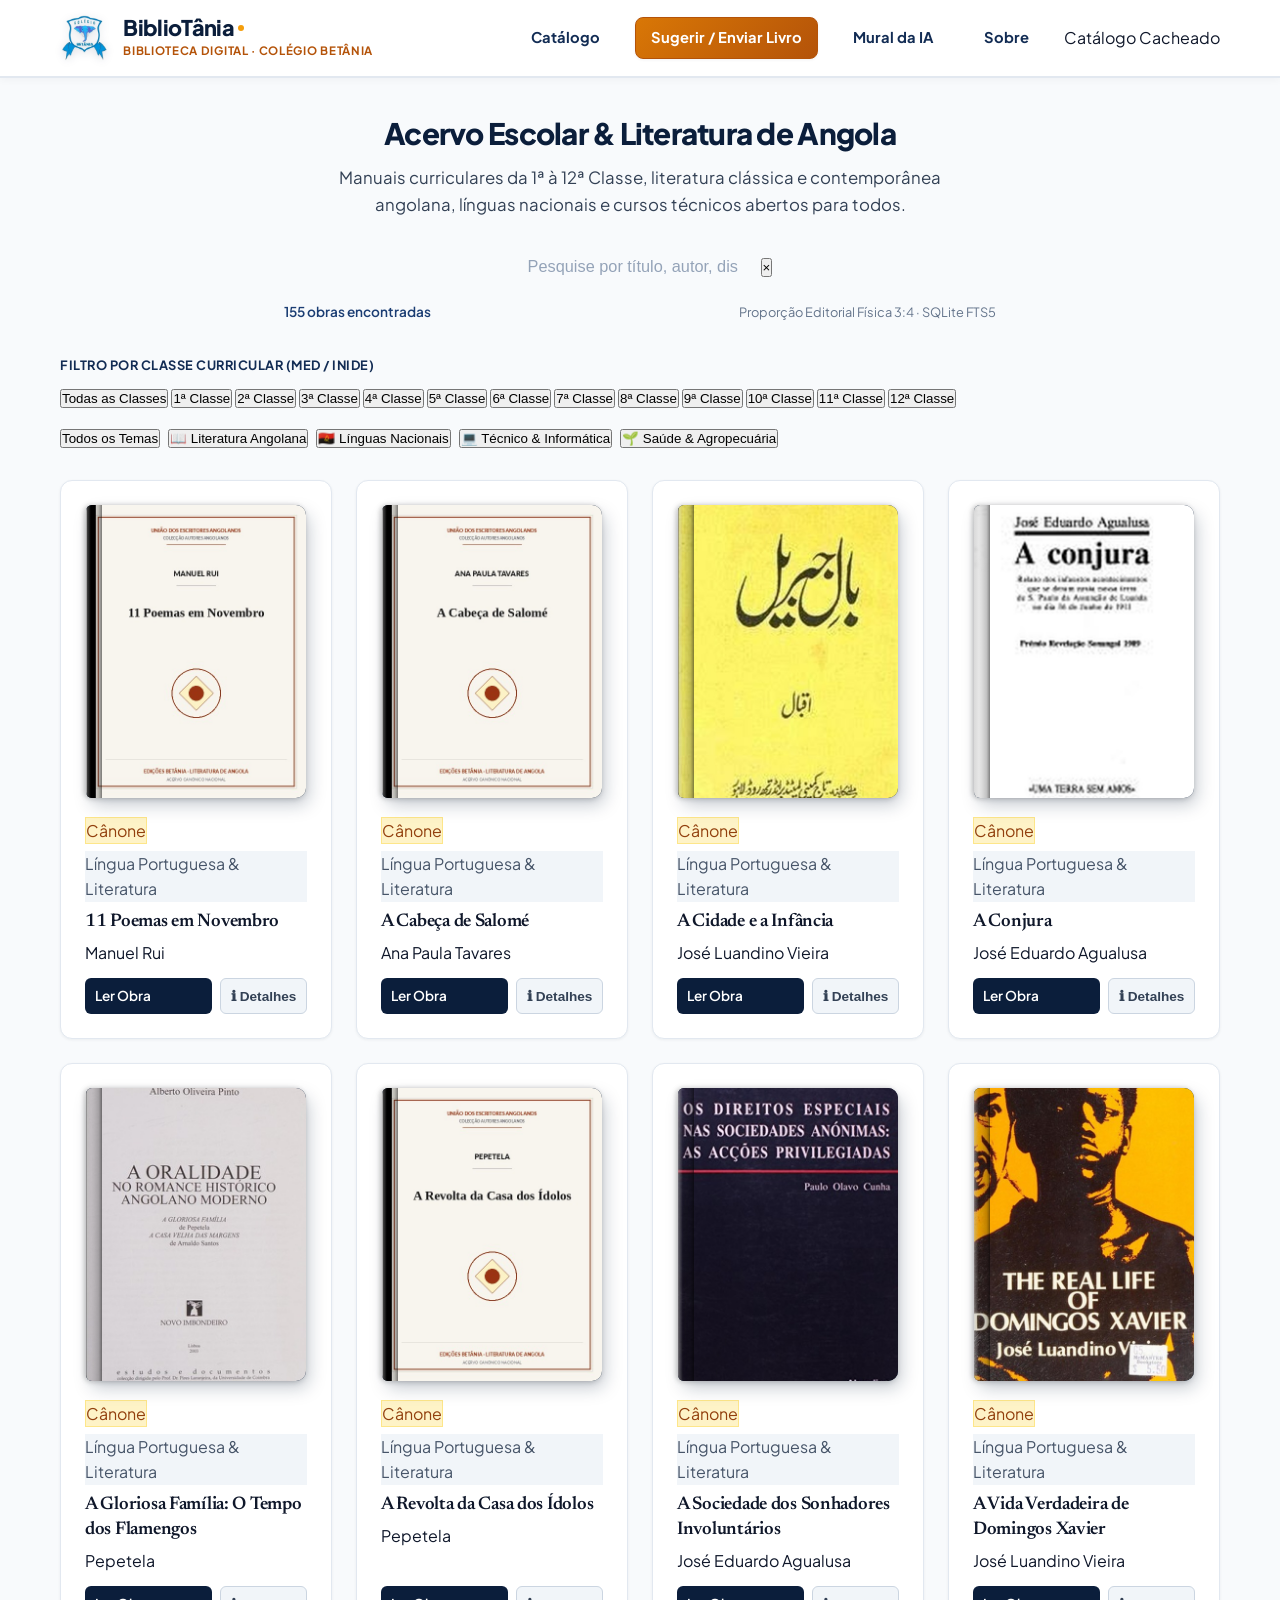
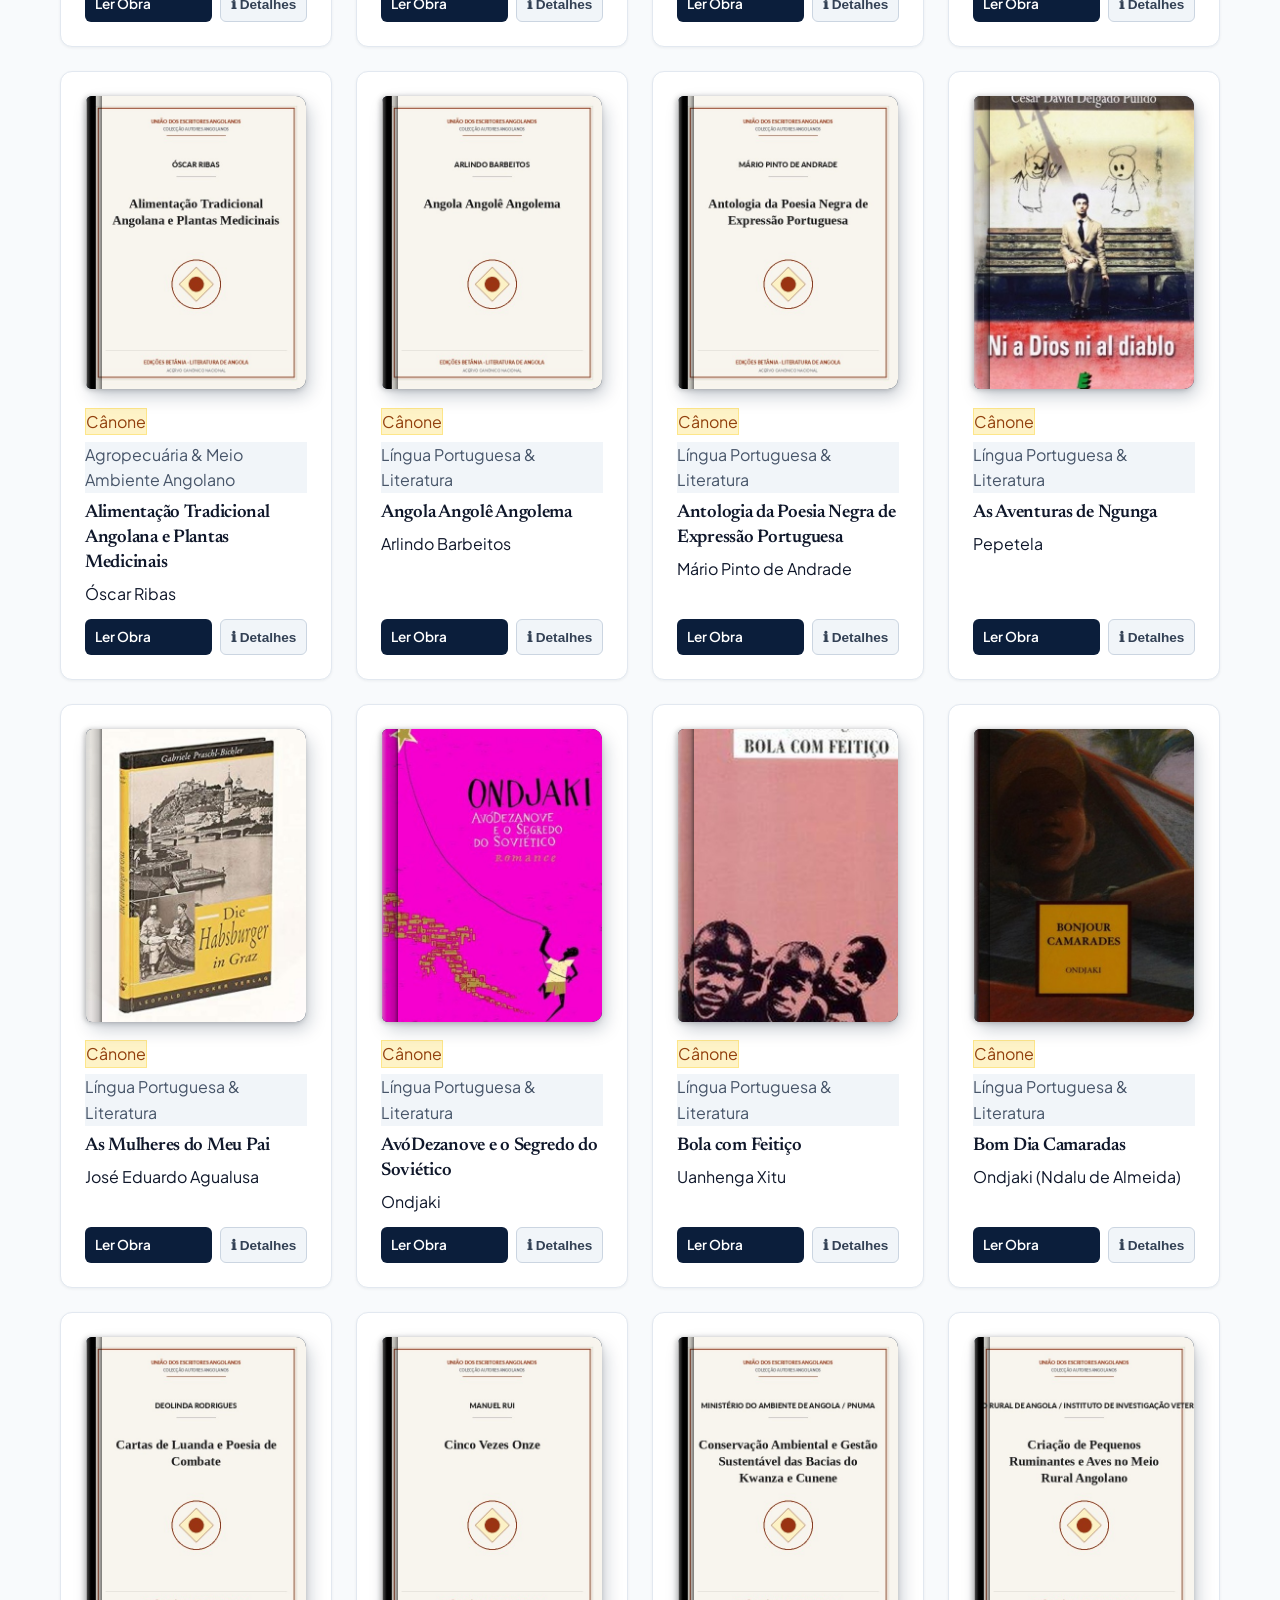
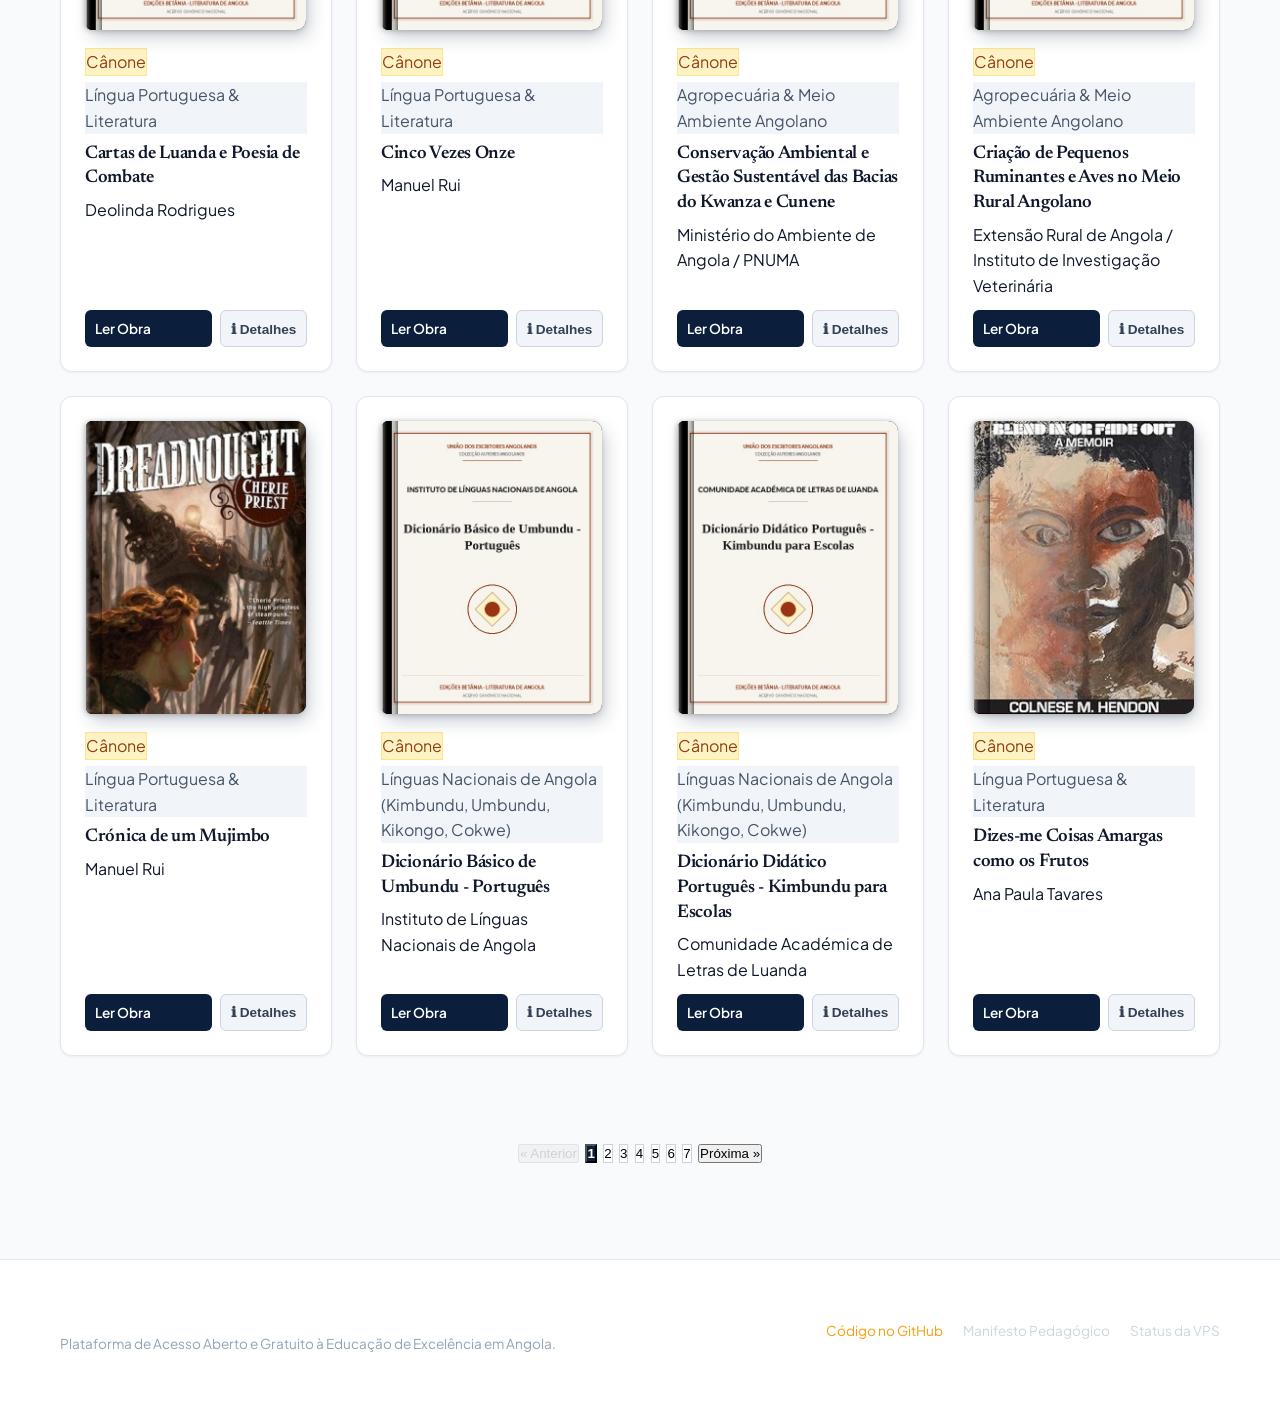
==== commit 99ea0d63: "feat(design): aplicar identidade visual do Betania Zango 3, capas reais e tipografia editorial" ====
--- a/docs/index.html
+++ b/docs/index.html
@@ -3,9 +3,12 @@
 <head>
   <meta charset="UTF-8">
   <meta name="viewport" content="width=device-width, initial-scale=1.0">
-  <title>BiblioTânia — Biblioteca Digital do Colégio Betânia</title>
-  <meta name="description" content="Plataforma Educacional Aberta do Colégio Betânia com manuais escolares certificados do MED/INIDE, cânone literário angolano e triagem autônoma por IA.">
+  <title>BiblioTânia — Complexo Escolar Privado Betânia</title>
+  <meta name="description" content="Biblioteca Digital Oficial do Complexo Escolar Privado Betânia (Zango 3, Luanda) com manuais escolares certificados pelo MED/INIDE e literatura canónica de Angola.">
   <link rel="icon" type="image/svg+xml" href="favicon.svg">
+  <link rel="preconnect" href="https://fonts.googleapis.com">
+  <link rel="preconnect" href="https://fonts.gstatic.com" crossorigin>
+  <link href="https://fonts.googleapis.com/css2?family=Newsreader:ital,opsz,wght@0,6..72,400..700;1,6..72,400..700&family=Plus+Jakarta+Sans:wght@400;500;600;700;800&display=swap" rel="stylesheet">
   <link rel="stylesheet" href="css/style.css">
 </head>
 <body>
--- a/docs/css/style.css
+++ b/docs/css/style.css
@@ -1,13 +1,23 @@
 /* ==========================================================================
-   BiblioTânia — Biblioteca Digital do Colégio Betânia
-   Identidade Visual Institucional: Azul Marinho Profundo & Ouro Académico
-   Design Ultraleve · Zero Dependências Externas · WCAG AAA
+   BiblioTânia — Complexo Escolar Privado Betânia (Zango 3, Luanda)
+   Identidade Oficial: Azul Betânia (#0094DA) & Azul Noturno (#0B1E3B)
+   Tipografia Editorial Impeccable (Zero AI Slop) · WCAG AAA
    ========================================================================== */
 
 :root {
-  /* Paleta Oficial Colégio Betânia */
-  --brand-navy-950: #061124;
-  --brand-navy-900: #0b1e3b; /* Cor Primária Dominante */
+  /* Tipografia Editorial de Alto Padrão */
+  --font-sans: 'Plus Jakarta Sans', -apple-system, BlinkMacSystemFont, "Segoe UI", Roboto, Helvetica, Arial, sans-serif;
+  --font-serif: 'Newsreader', Charter, 'Bitstream Charter', 'Times New Roman', Georgia, serif;
+  --font-mono: 'JetBrains Mono', 'SF Mono', Consolas, monospace;
+
+  /* Cores Oficiais Complexo Escolar Privado Betânia - Zango 3 */
+  --brand-blue: #0094da;        /* Azul Oficial Betânia Zango 3 */
+  --brand-blue-hover: #0077b6;
+  --brand-blue-light: #f0f9ff;
+  --brand-blue-border: #bae6fd;
+
+  --brand-navy-950: #06152d;
+  --brand-navy-900: #0b1e3b;    /* Azul Noturno Institucional */
   --brand-navy-800: #122c54;
   --brand-navy-700: #1b3d73;
   --brand-navy-600: #25529a;
@@ -15,8 +25,8 @@
   --brand-navy-border: #bfdbfe;
 
   --brand-gold-600: #b45309;
-  --brand-gold-500: #d97706; /* Ouro Académico */
-  --brand-gold-400: #f59e0b; /* Dourado Vivo */
+  --brand-gold-500: #d97706;    /* Ouro Académico */
+  --brand-gold-400: #f59e0b;
   --brand-gold-300: #fbbf24;
   --brand-gold-light: #fef3c7;
   --brand-gold-border: #fde68a;
@@ -29,10 +39,10 @@
   --bg-card: #ffffff;
   --bg-elevated: #ffffff;
   --text-main: #0f172a;
-  --text-muted: #475569;
+  --text-muted: #334155;
   --text-subtle: #64748b;
   --border: #e2e8f0;
-  --border-focus: #f59e0b;
+  --border-focus: #0094da;
 
   --radius-sm: 6px;
   --radius: 12px;
@@ -41,7 +51,7 @@
   --shadow-sm: 0 1px 3px rgba(11, 30, 59, 0.06);
   --shadow-md: 0 4px 16px -2px rgba(11, 30, 59, 0.08);
   --shadow-lg: 0 12px 28px -4px rgba(11, 30, 59, 0.12);
-  --shadow-gold: 0 4px 12px rgba(217, 119, 6, 0.25);
+  --shadow-blue: 0 4px 14px rgba(0, 148, 218, 0.25);
 }
 
 *, *::before, *::after {
@@ -51,11 +61,19 @@
 }
 
 body {
-  font-family: -apple-system, BlinkMacSystemFont, "Segoe UI", Roboto, Helvetica, Arial, sans-serif;
+  font-family: var(--font-sans);
   background-color: var(--bg-main);
   color: var(--text-main);
-  line-height: 1.55;
+  line-height: 1.6;
   -webkit-font-smoothing: antialiased;
+  -moz-osx-font-smoothing: grayscale;
+}
+
+h1, h2, h3, h4, h5, h6 {
+  font-family: var(--font-sans);
+  letter-spacing: -0.025em;
+  font-weight: 700;
+  color: var(--brand-navy-900);
 }
 
 a {
@@ -546,18 +564,21 @@
   color: var(--accent-emerald);
 }
 
-.book-title {
+.book-title, .book-card-title {
+  font-family: var(--font-serif);
   font-size: 1.15rem;
-  font-weight: 800;
-  color: var(--brand-navy-900);
+  font-weight: 600;
+  color: var(--text-main);
   line-height: 1.35;
+  letter-spacing: -0.015em;
   margin-bottom: 0.35rem;
 }
 .book-author {
-  font-size: 0.88rem;
-  font-weight: 700;
-  color: var(--brand-gold-600);
-  margin-bottom: 0.85rem;
+  font-family: var(--font-sans);
+  font-size: 0.85rem;
+  font-weight: 600;
+  color: var(--brand-blue-hover);
+  margin-bottom: 0.75rem;
 }
 .book-synopsis {
   font-size: 0.86rem;
@@ -829,175 +850,4 @@
     width: 100%;
     overflow-x: auto;
   }
-}
-
-/* ==========================================================================
-   Portal Híbrido GitHub Pages — Modais, Conexão com API e Interatividade
-   ========================================================================== */
-
-/* Badge de Status da API Cloud */
-.api-badge {
-  display: inline-flex;
-  align-items: center;
-  gap: 0.4rem;
-  font-size: 0.75rem;
-  font-weight: 600;
-  padding: 0.25rem 0.65rem;
-  border-radius: 9999px;
-  background: rgba(255, 255, 255, 0.12);
-  color: #ffffff;
-  border: 1px solid rgba(255, 255, 255, 0.2);
-  cursor: pointer;
-  transition: all 0.2s ease;
-}
-
-.api-badge:hover {
-  background: rgba(255, 255, 255, 0.2);
-}
-
-.api-status-dot {
-  width: 8px;
-  height: 8px;
-  border-radius: 50%;
-  background-color: #94a3b8;
-  display: inline-block;
-  box-shadow: 0 0 0 2px rgba(255, 255, 255, 0.2);
-}
-
-.api-badge.online .api-status-dot {
-  background-color: #10b981;
-  box-shadow: 0 0 6px #10b981;
-}
-
-.api-badge.offline .api-status-dot {
-  background-color: #f59e0b;
-}
-
-/* Modal e Janelas Sobrepostas */
-.modal-backdrop {
-  position: fixed;
-  top: 0;
-  left: 0;
-  width: 100vw;
-  height: 100vh;
-  background: rgba(6, 17, 36, 0.65);
-  backdrop-filter: blur(4px);
-  display: flex;
-  align-items: center;
-  justify-content: center;
-  z-index: 1000;
-  opacity: 0;
-  pointer-events: none;
-  transition: opacity 0.25s ease;
-  padding: 1rem;
-}
-
-.modal-backdrop.active {
-  opacity: 1;
-  pointer-events: auto;
-}
-
-.modal-card {
-  background: #ffffff;
-  border-radius: 16px;
-  max-width: 680px;
-  width: 100%;
-  max-height: 90vh;
-  overflow-y: auto;
-  box-shadow: 0 20px 40px -8px rgba(11, 30, 59, 0.25);
-  border: 1px solid var(--border);
-  transform: translateY(20px) scale(0.97);
-  transition: transform 0.25s cubic-bezier(0.16, 1, 0.3, 1);
-  display: flex;
-  flex-direction: column;
-}
-
-.modal-backdrop.active .modal-card {
-  transform: translateY(0) scale(1);
-}
-
-.modal-header {
-  padding: 1.25rem 1.5rem;
-  border-bottom: 1px solid var(--border);
-  display: flex;
-  align-items: center;
-  justify-content: space-between;
-  background: var(--bg-main);
-  border-radius: 16px 16px 0 0;
-}
-
-.modal-title {
-  font-size: 1.25rem;
-  font-weight: 700;
-  color: var(--brand-navy-900);
-}
-
-.modal-close-btn {
-  background: none;
-  border: none;
-  font-size: 1.5rem;
-  line-height: 1;
-  color: var(--text-subtle);
-  cursor: pointer;
-  padding: 0.25rem 0.5rem;
-  border-radius: 6px;
-}
-
-.modal-close-btn:hover {
-  background: #e2e8f0;
-  color: var(--text-main);
-}
-
-.modal-body {
-  padding: 1.5rem;
-  line-height: 1.6;
-  color: var(--text-muted);
-}
-
-.modal-footer {
-  padding: 1rem 1.5rem;
-  border-top: 1px solid var(--border);
-  background: var(--bg-main);
-  display: flex;
-  justify-content: flex-end;
-  gap: 0.75rem;
-  border-radius: 0 0 16px 16px;
-}
-
-/* Toast Notifications */
-.toast-container {
-  position: fixed;
-  bottom: 1.5rem;
-  right: 1.5rem;
-  z-index: 2000;
-  display: flex;
-  flex-direction: column;
-  gap: 0.5rem;
-  max-width: 420px;
-}
-
-.toast {
-  background: var(--brand-navy-900);
-  color: #ffffff;
-  padding: 1rem 1.25rem;
-  border-radius: 10px;
-  box-shadow: 0 10px 25px rgba(0, 0, 0, 0.2);
-  border-left: 4px solid var(--brand-gold-500);
-  font-size: 0.9rem;
-  animation: slideInToast 0.3s ease;
-}
-
-.toast.toast-error {
-  border-left-color: #ef4444;
-}
-
-@keyframes slideInToast {
-  from {
-    transform: translateX(100%);
-    opacity: 0;
-  }
-  to {
-    transform: translateX(0);
-    opacity: 1;
-  }
-}
+}
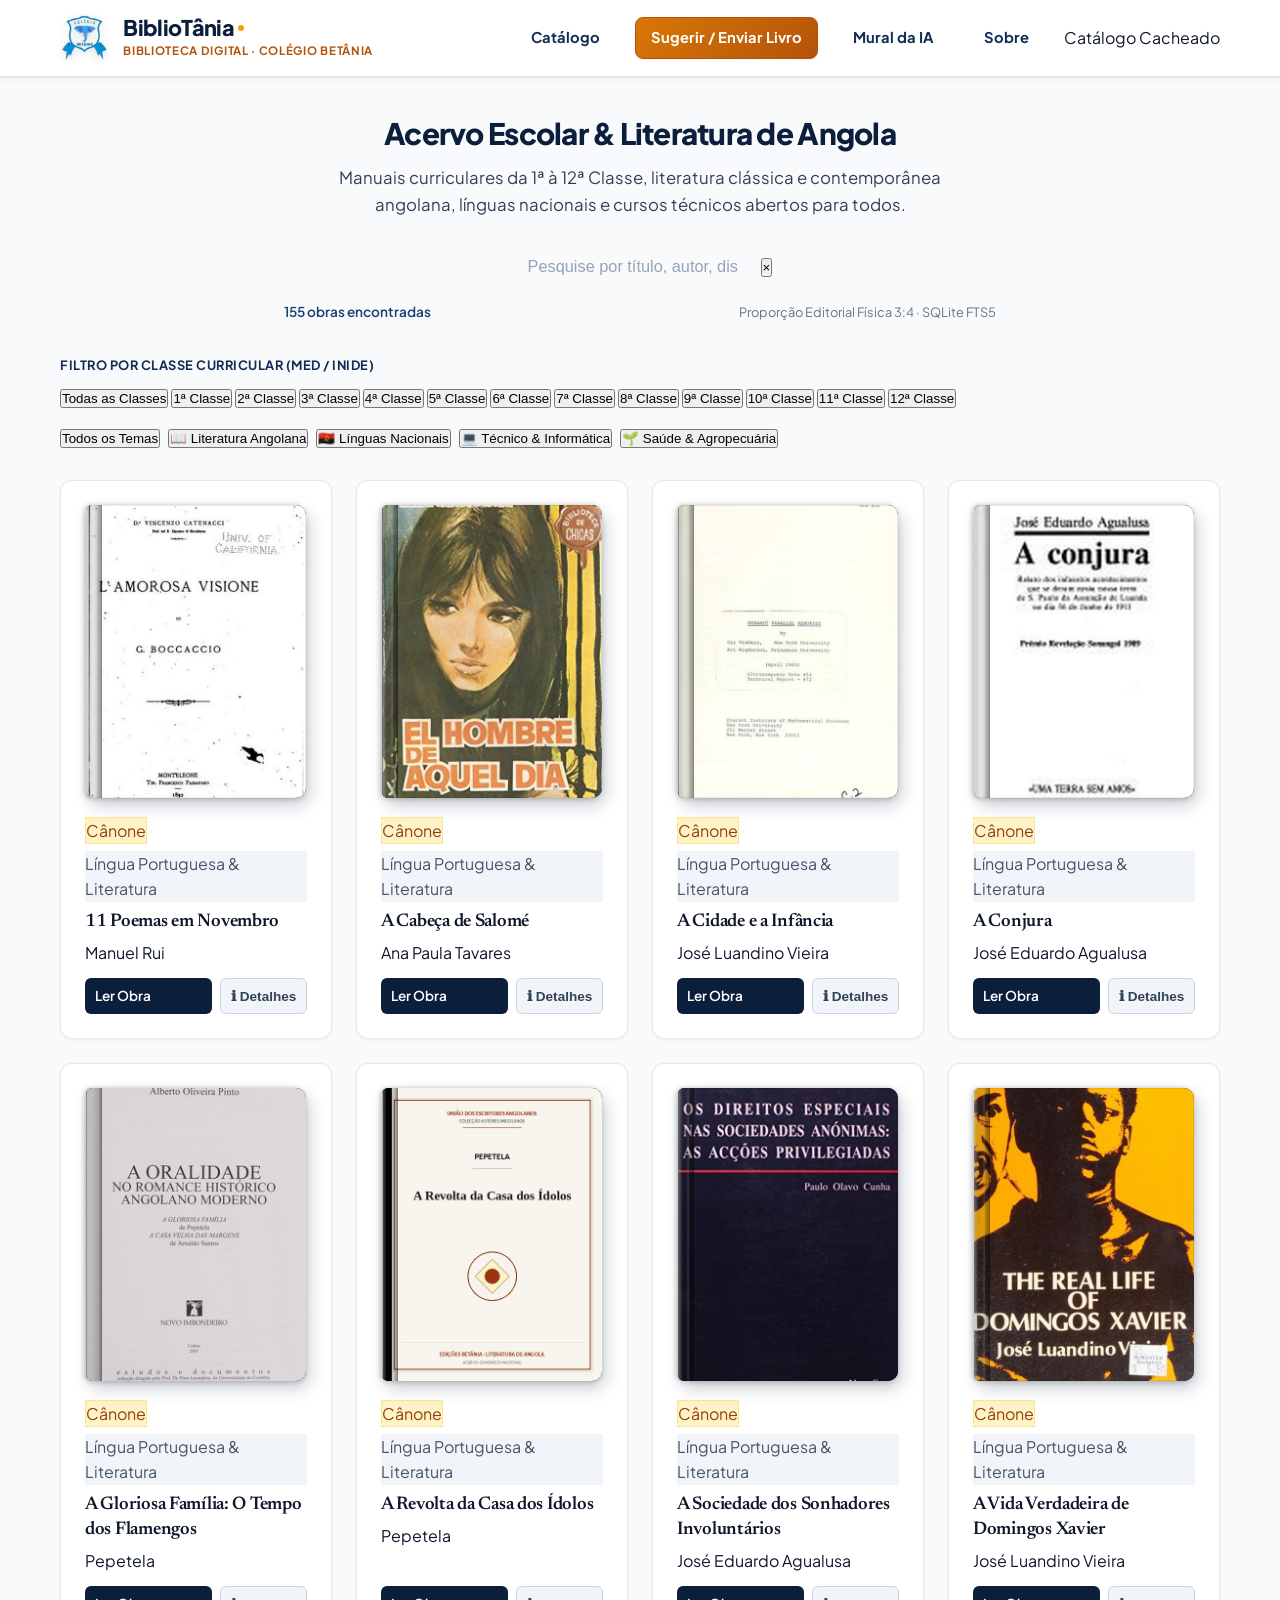
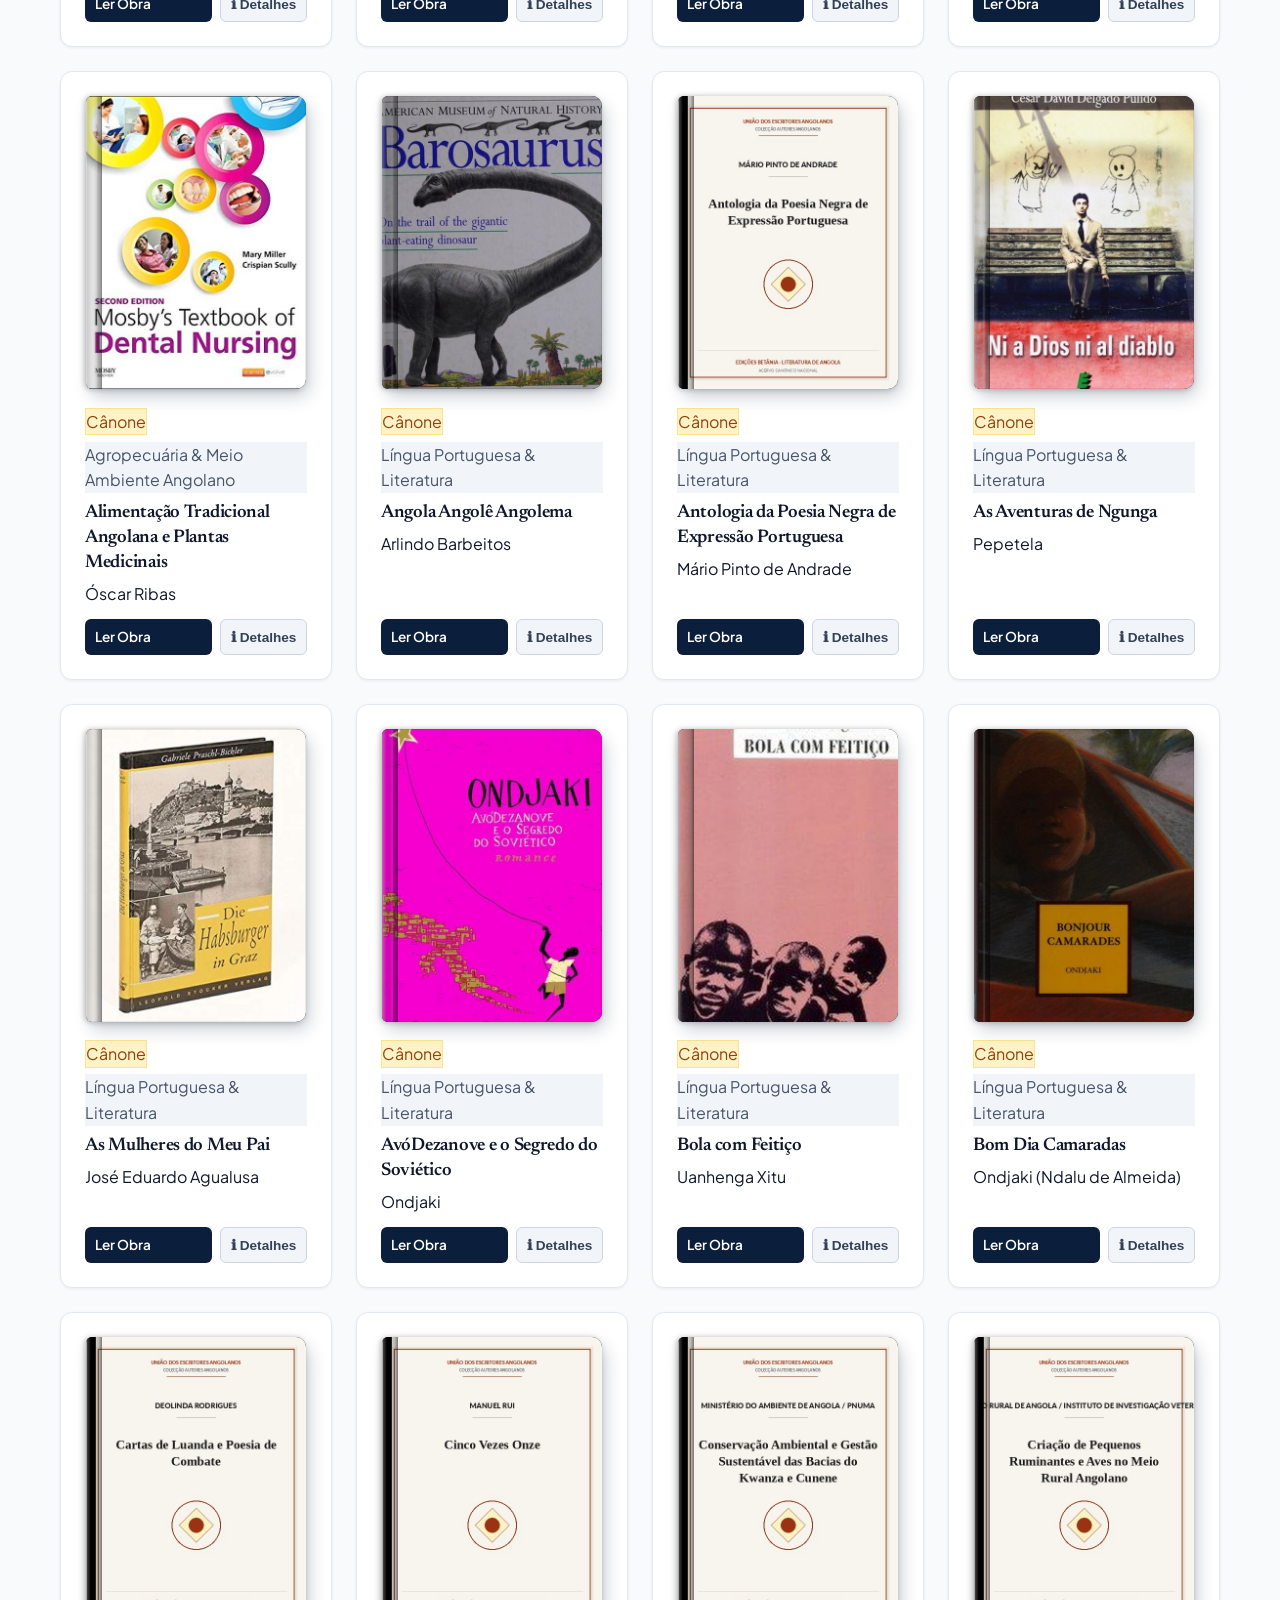
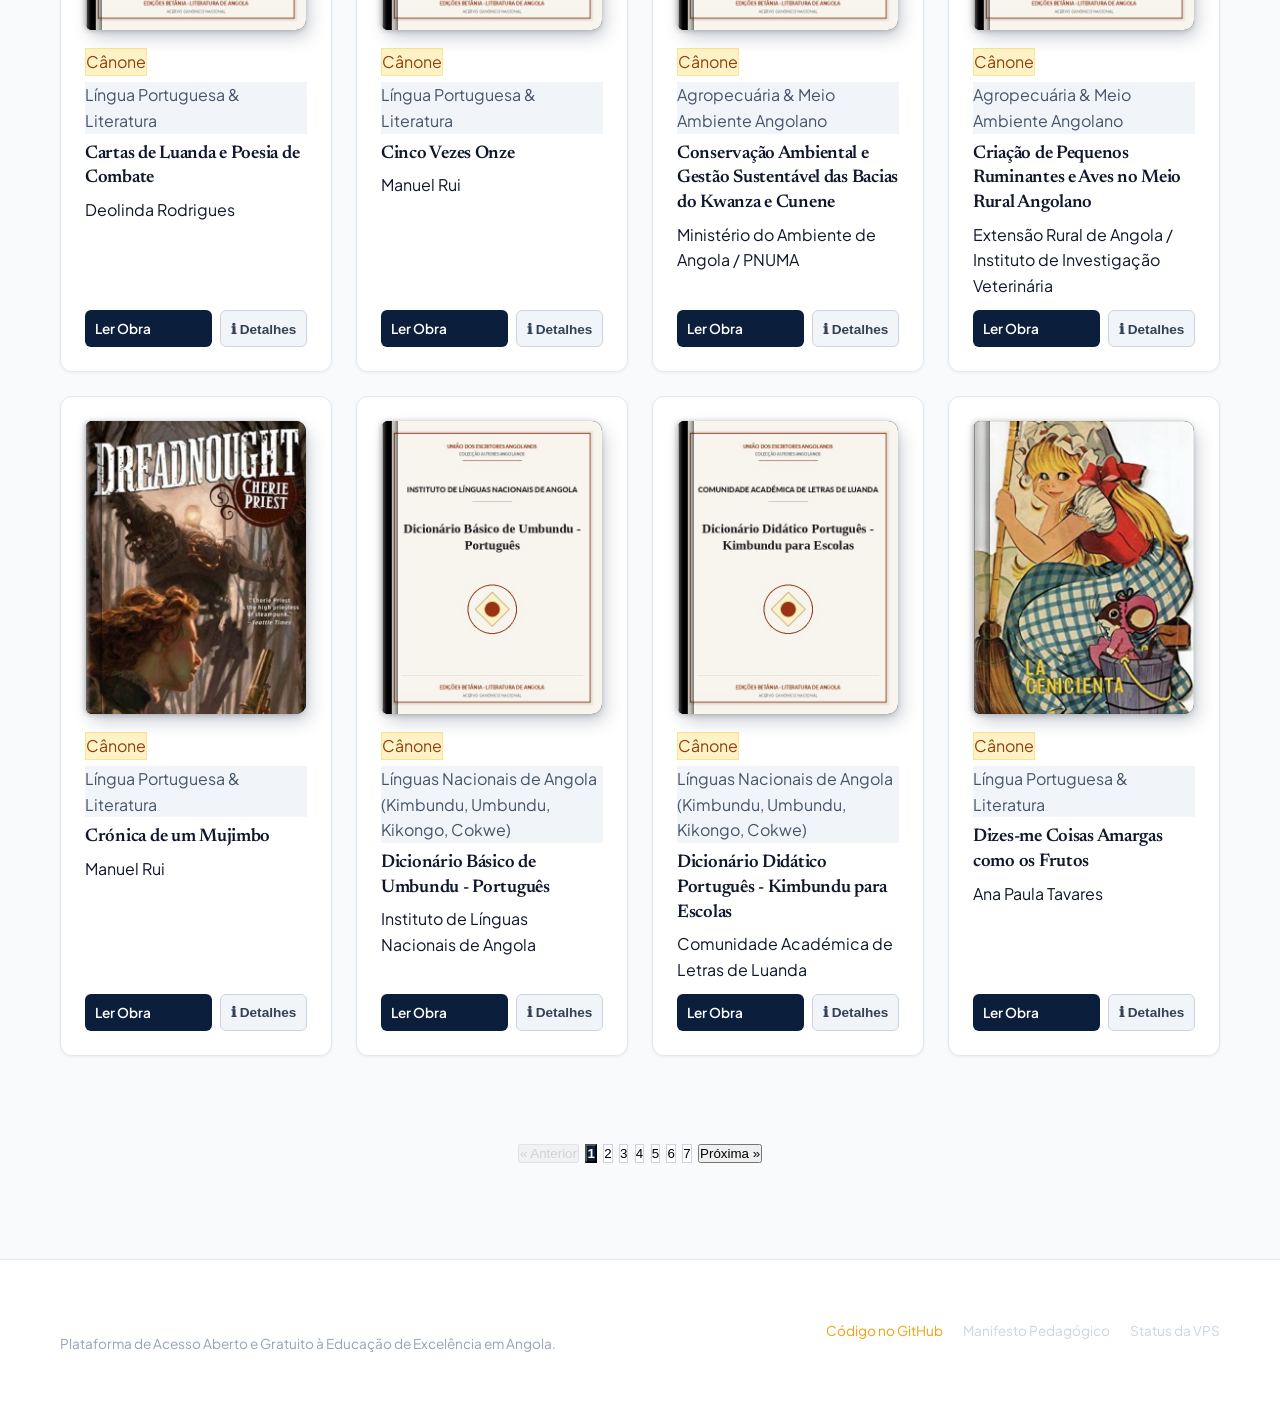
==== commit 11a0b893: "fix(branding): corrigir localidade do Betânia para Zango 1 nos templates e estilos Atualiza a identi" ====
--- a/docs/index.html
+++ b/docs/index.html
@@ -4,7 +4,7 @@
   <meta charset="UTF-8">
   <meta name="viewport" content="width=device-width, initial-scale=1.0">
   <title>BiblioTânia — Complexo Escolar Privado Betânia</title>
-  <meta name="description" content="Biblioteca Digital Oficial do Complexo Escolar Privado Betânia (Zango 3, Luanda) com manuais escolares certificados pelo MED/INIDE e literatura canónica de Angola.">
+  <meta name="description" content="Biblioteca Digital Oficial do Complexo Escolar Privado Betânia (Zango 1, Luanda) com manuais escolares certificados pelo MED/INIDE e literatura canónica de Angola.">
   <link rel="icon" type="image/svg+xml" href="favicon.svg">
   <link rel="preconnect" href="https://fonts.googleapis.com">
   <link rel="preconnect" href="https://fonts.gstatic.com" crossorigin>
--- a/docs/css/style.css
+++ b/docs/css/style.css
@@ -1,5 +1,5 @@
 /* ==========================================================================
-   BiblioTânia — Complexo Escolar Privado Betânia (Zango 3, Luanda)
+   BiblioTânia — Complexo Escolar Privado Betânia (Zango 1, Luanda)
    Identidade Oficial: Azul Betânia (#0094DA) & Azul Noturno (#0B1E3B)
    Tipografia Editorial Impeccable (Zero AI Slop) · WCAG AAA
    ========================================================================== */
@@ -10,8 +10,8 @@
   --font-serif: 'Newsreader', Charter, 'Bitstream Charter', 'Times New Roman', Georgia, serif;
   --font-mono: 'JetBrains Mono', 'SF Mono', Consolas, monospace;
 
-  /* Cores Oficiais Complexo Escolar Privado Betânia - Zango 3 */
-  --brand-blue: #0094da;        /* Azul Oficial Betânia Zango 3 */
+  /* Cores Oficiais Complexo Escolar Privado Betânia - Zango 1 */
+  --brand-blue: #0094da;        /* Azul Oficial Betânia Zango 1 */
   --brand-blue-hover: #0077b6;
   --brand-blue-light: #f0f9ff;
   --brand-blue-border: #bae6fd;
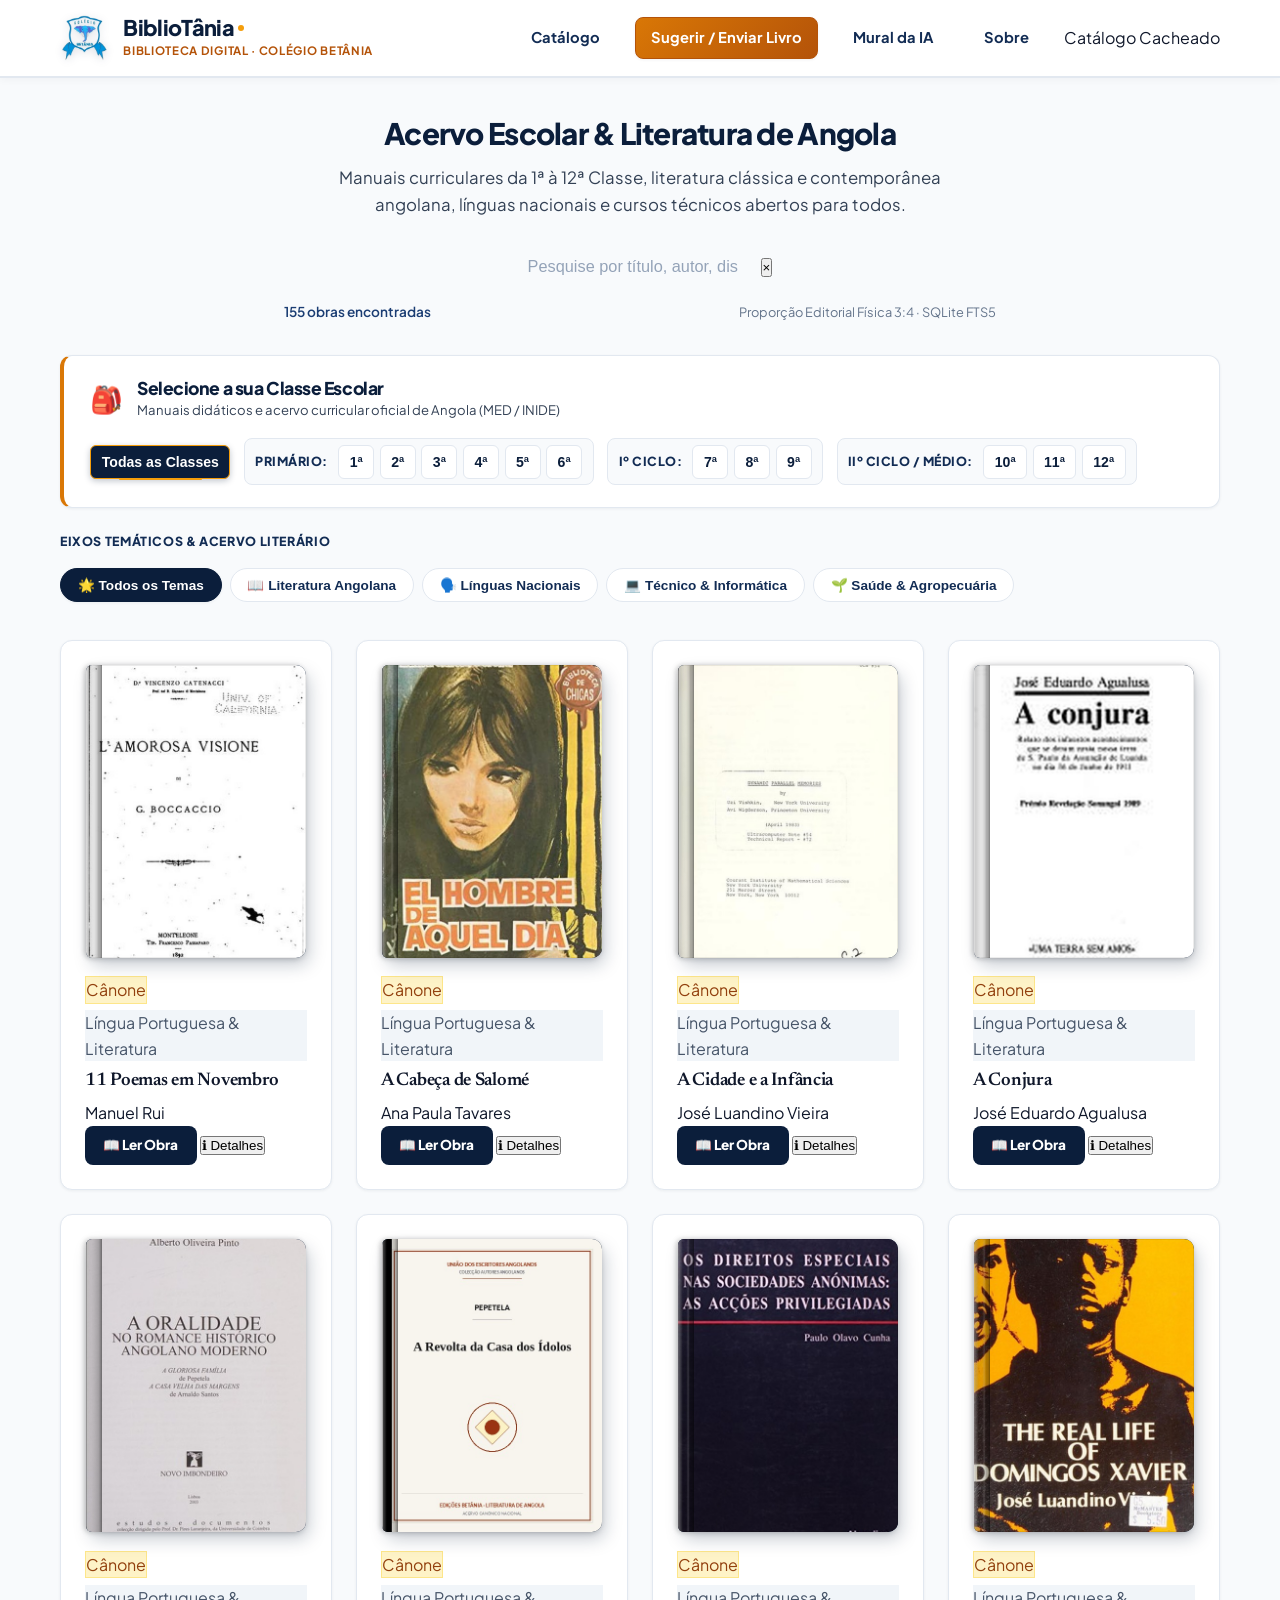
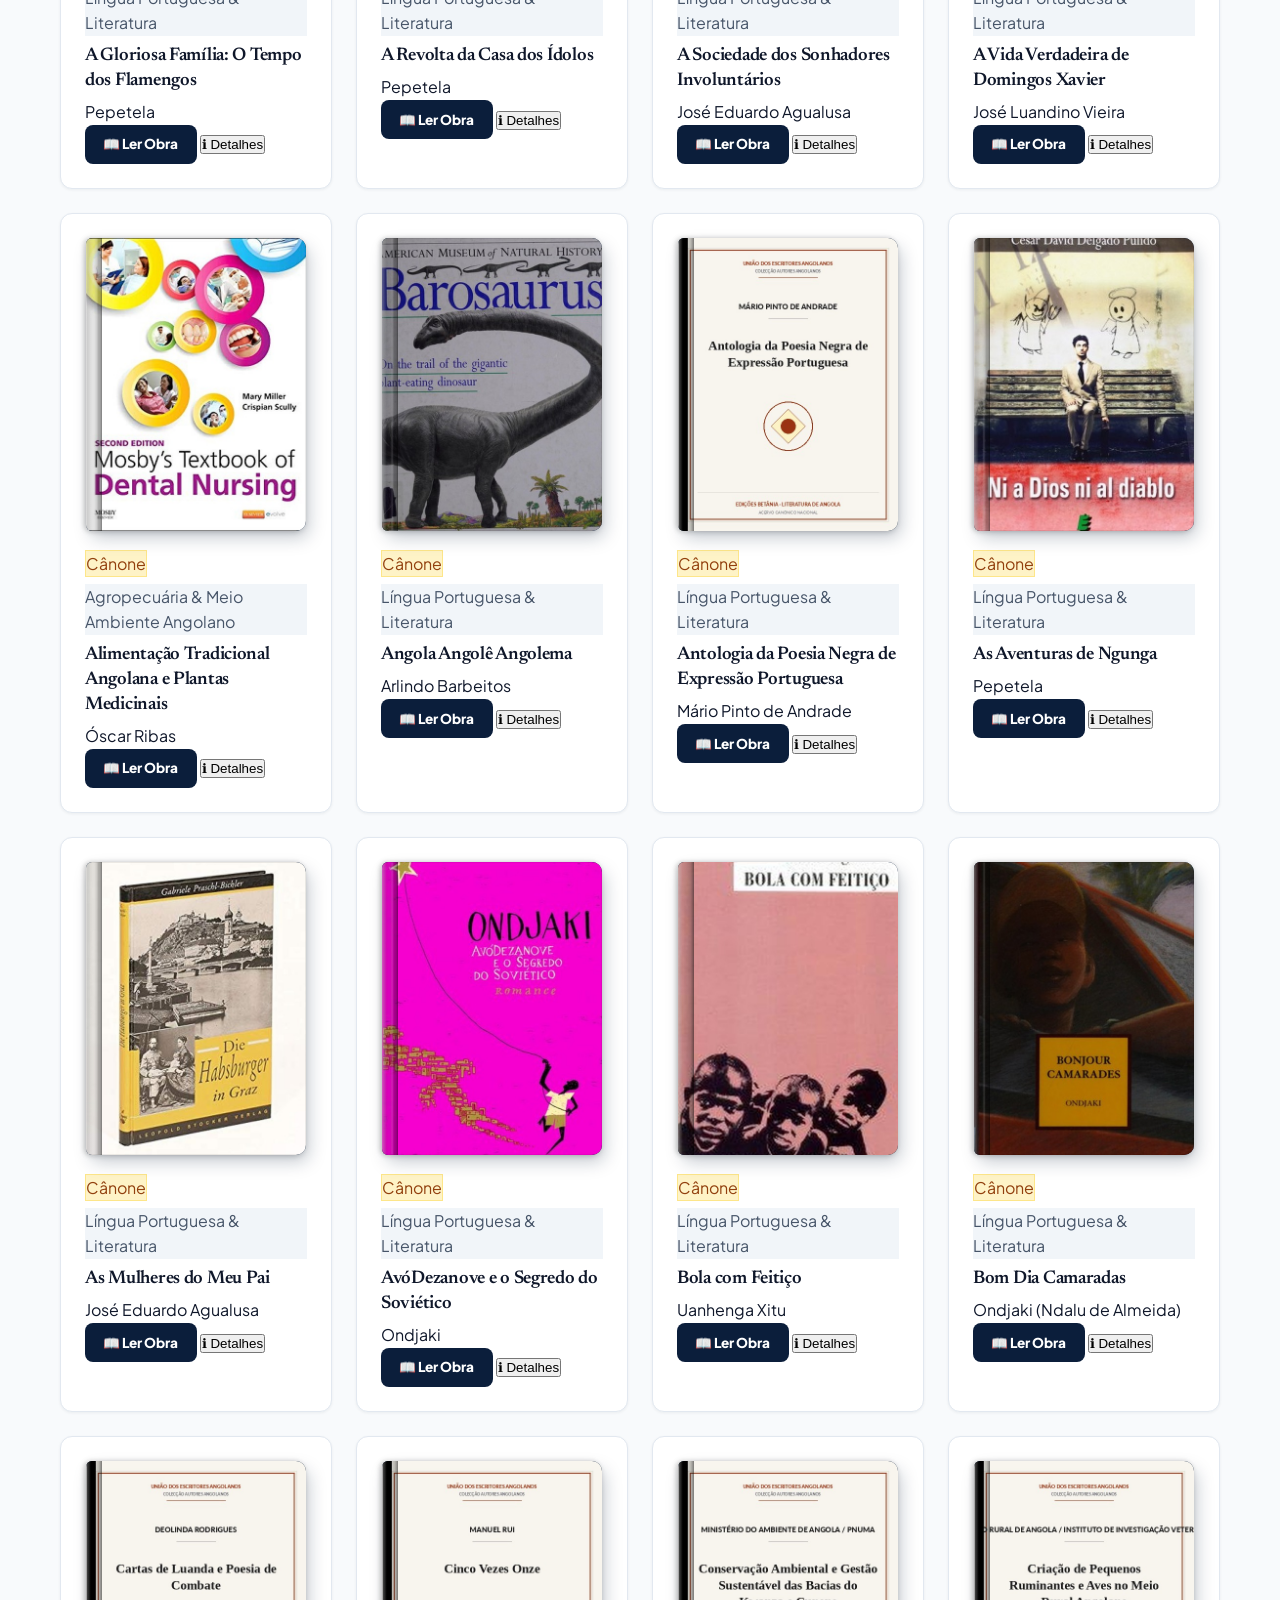
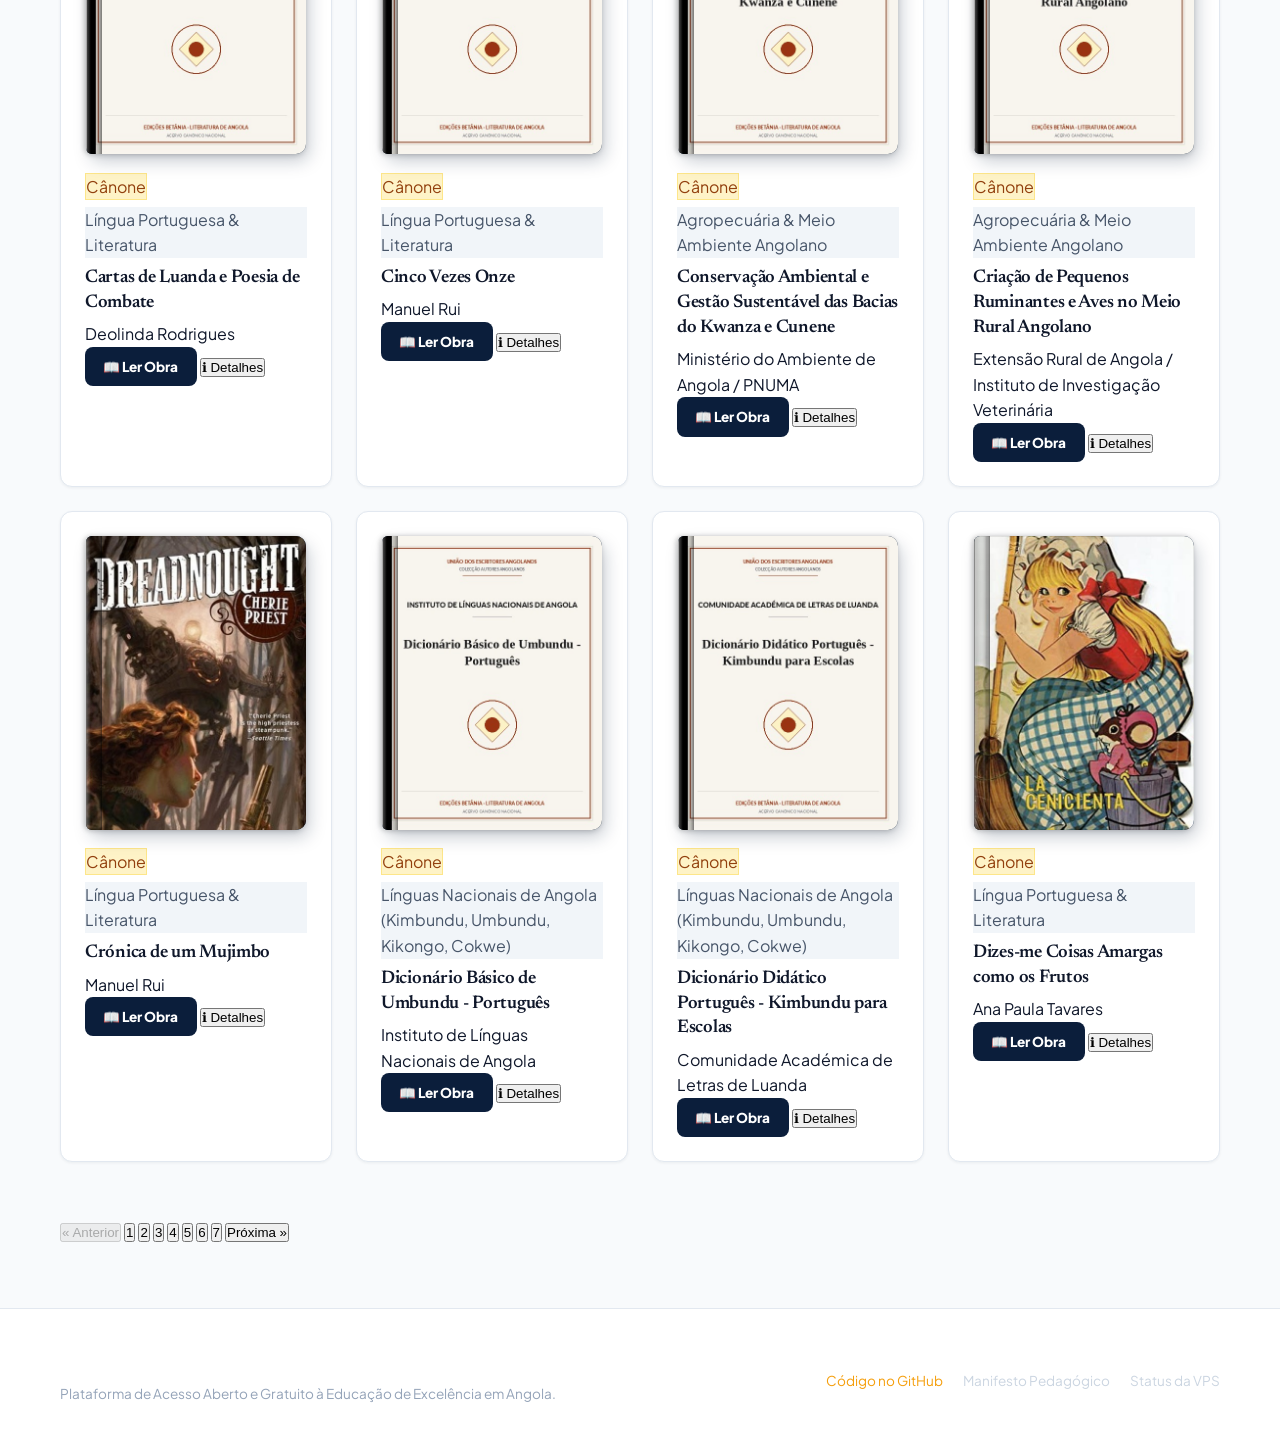
==== commit 68fb8058: "fix(core): sanitizar content-disposition, adicionar aria-hidden e desacoplar eventos inline Corrige " ====
--- a/docs/index.html
+++ b/docs/index.html
@@ -72,38 +72,60 @@
       </div>
     </section>
 
-    <!-- Filtros por Classe Escolar (1ª à 12ª Classe) -->
-    <section class="curriculum-filter-section" style="margin-bottom: 1.25rem;">
-      <div style="display: flex; align-items: center; justify-content: space-between; margin-bottom: 0.5rem;">
-        <span style="font-size: 0.8rem; font-weight: 700; text-transform: uppercase; letter-spacing: 0.5px; color: var(--brand-navy-800);">
-          Filtro por Classe Curricular (MED / INIDE)
-        </span>
+    <!-- Seletor Curricular Agrupado por Ciclos de Angola (MED / INIDE) -->
+    <section class="class-selector-card" style="margin-bottom: 1.5rem;">
+      <div class="class-selector-header">
+        <span class="class-selector-icon" aria-hidden="true">🎒</span>
+        <div>
+          <h3 class="class-selector-title">Selecione a sua Classe Escolar</h3>
+          <p class="class-selector-desc">Manuais didáticos e acervo curricular oficial de Angola (MED / INIDE)</p>
+        </div>
       </div>
-      <div id="class-filter-pills" class="class-pills-scroll">
-        <button type="button" class="class-pill-btn active" data-classe="0">Todas as Classes</button>
-        <button type="button" class="class-pill-btn" data-classe="1">1ª Classe</button>
-        <button type="button" class="class-pill-btn" data-classe="2">2ª Classe</button>
-        <button type="button" class="class-pill-btn" data-classe="3">3ª Classe</button>
-        <button type="button" class="class-pill-btn" data-classe="4">4ª Classe</button>
-        <button type="button" class="class-pill-btn" data-classe="5">5ª Classe</button>
-        <button type="button" class="class-pill-btn" data-classe="6">6ª Classe</button>
-        <button type="button" class="class-pill-btn" data-classe="7">7ª Classe</button>
-        <button type="button" class="class-pill-btn" data-classe="8">8ª Classe</button>
-        <button type="button" class="class-pill-btn" data-classe="9">9ª Classe</button>
-        <button type="button" class="class-pill-btn" data-classe="10">10ª Classe</button>
-        <button type="button" class="class-pill-btn" data-classe="11">11ª Classe</button>
-        <button type="button" class="class-pill-btn" data-classe="12">12ª Classe</button>
+      
+      <div id="class-filter-pills" class="class-groups-container">
+        <button type="button" class="class-btn active" data-classe="0" title="Exibir acervo completo de todas as classes">
+          Todas as Classes
+        </button>
+
+        <div class="class-group">
+          <span class="class-group-label">Primário:</span>
+          <button type="button" class="class-btn" data-classe="1" title="1ª Classe">1ª</button>
+          <button type="button" class="class-btn" data-classe="2" title="2ª Classe">2ª</button>
+          <button type="button" class="class-btn" data-classe="3" title="3ª Classe">3ª</button>
+          <button type="button" class="class-btn" data-classe="4" title="4ª Classe">4ª</button>
+          <button type="button" class="class-btn" data-classe="5" title="5ª Classe">5ª</button>
+          <button type="button" class="class-btn" data-classe="6" title="6ª Classe">6ª</button>
+        </div>
+
+        <div class="class-group">
+          <span class="class-group-label">Iº Ciclo:</span>
+          <button type="button" class="class-btn" data-classe="7" title="7ª Classe">7ª</button>
+          <button type="button" class="class-btn" data-classe="8" title="8ª Classe">8ª</button>
+          <button type="button" class="class-btn" data-classe="9" title="9ª Classe">9ª</button>
+        </div>
+
+        <div class="class-group">
+          <span class="class-group-label">IIº Ciclo / Médio:</span>
+          <button type="button" class="class-btn" data-classe="10" title="10ª Classe">10ª</button>
+          <button type="button" class="class-btn" data-classe="11" title="11ª Classe">11ª</button>
+          <button type="button" class="class-btn" data-classe="12" title="12ª Classe">12ª</button>
+        </div>
       </div>
     </section>
 
-    <!-- Filtros por Categoria Temática -->
+    <!-- Filtros por Categoria Temática & Literatura -->
     <section class="category-filter-section" style="margin-bottom: 2rem;">
-      <div id="category-filter-pills" style="display: flex; gap: 0.5rem; flex-wrap: wrap;">
-        <button type="button" class="subject-pill-btn active" data-cat="todas">Todos os Temas</button>
-        <button type="button" class="subject-pill-btn" data-cat="literatura">📖 Literatura Angolana</button>
-        <button type="button" class="subject-pill-btn" data-cat="linguas">🇦🇴 Línguas Nacionais</button>
-        <button type="button" class="subject-pill-btn" data-cat="tecnico">💻 Técnico & Informática</button>
-        <button type="button" class="subject-pill-btn" data-cat="saude_agro">🌱 Saúde & Agropecuária</button>
+      <div style="display: flex; align-items: center; justify-content: space-between; margin-bottom: 0.65rem;">
+        <span style="font-size: 0.78rem; font-weight: 800; text-transform: uppercase; letter-spacing: 0.05em; color: var(--brand-navy-800);">
+          Eixos Temáticos & Acervo Literário
+        </span>
+      </div>
+      <div id="category-filter-pills" class="disciplines-pills-bar" style="margin-bottom: 0; padding: 0.35rem 0;">
+        <button type="button" class="pill-item active" data-cat="todas">🌟 Todos os Temas</button>
+        <button type="button" class="pill-item" data-cat="literatura">📖 Literatura Angolana</button>
+        <button type="button" class="pill-item" data-cat="linguas">🗣️ Línguas Nacionais</button>
+        <button type="button" class="pill-item" data-cat="tecnico">💻 Técnico & Informática</button>
+        <button type="button" class="pill-item" data-cat="saude_agro">🌱 Saúde & Agropecuária</button>
       </div>
     </section>
 
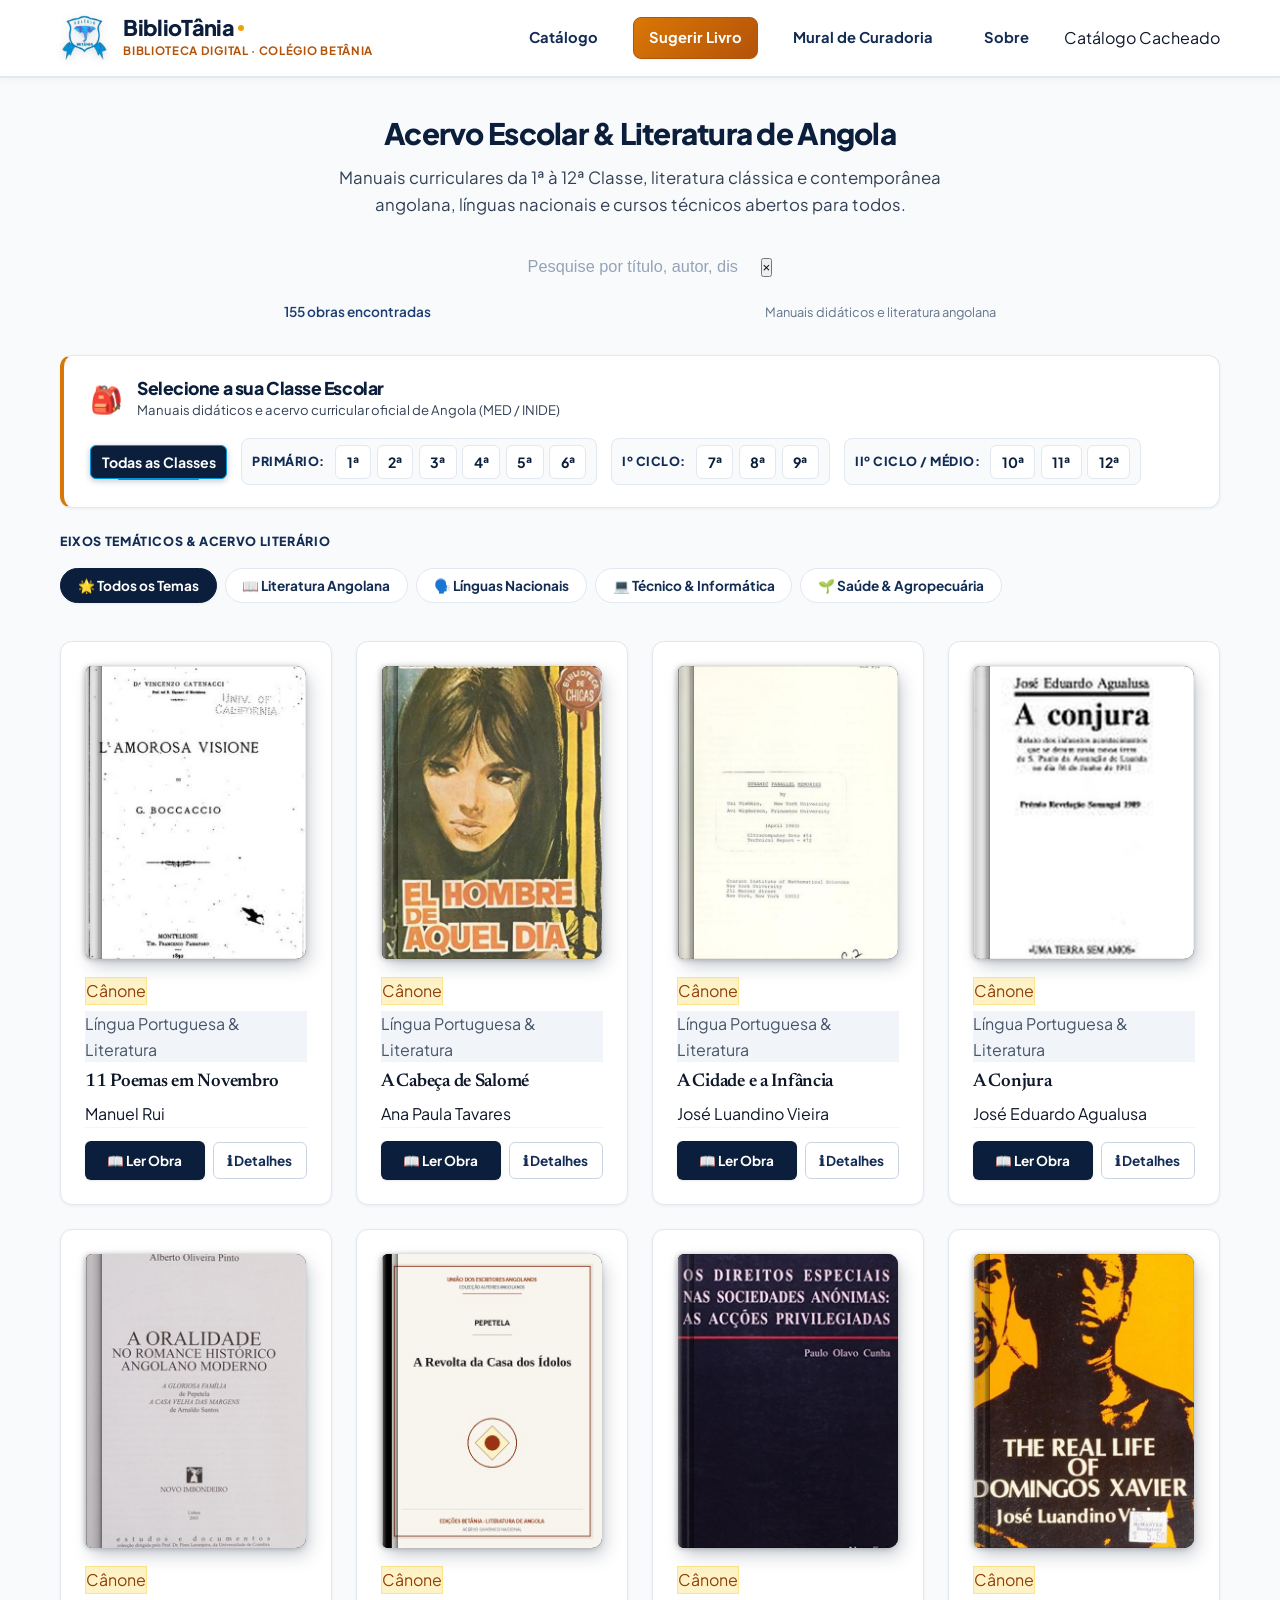
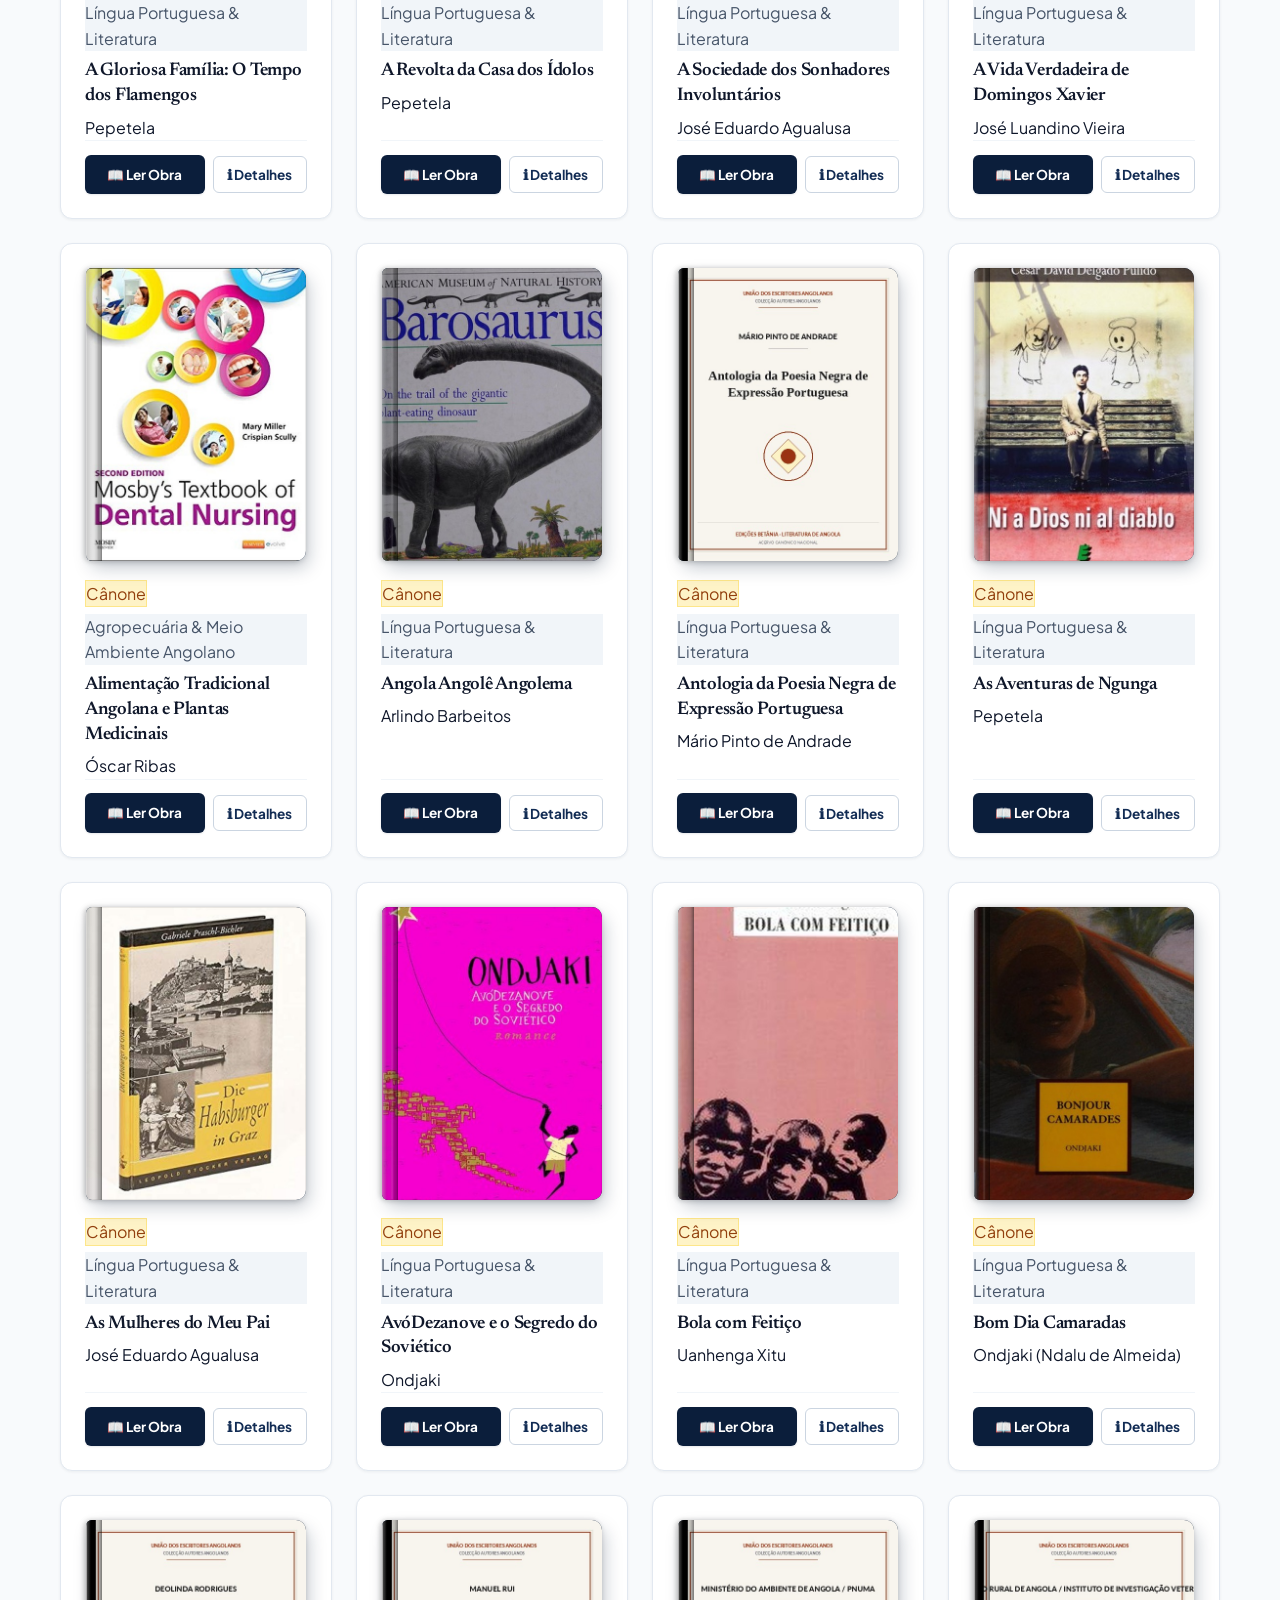
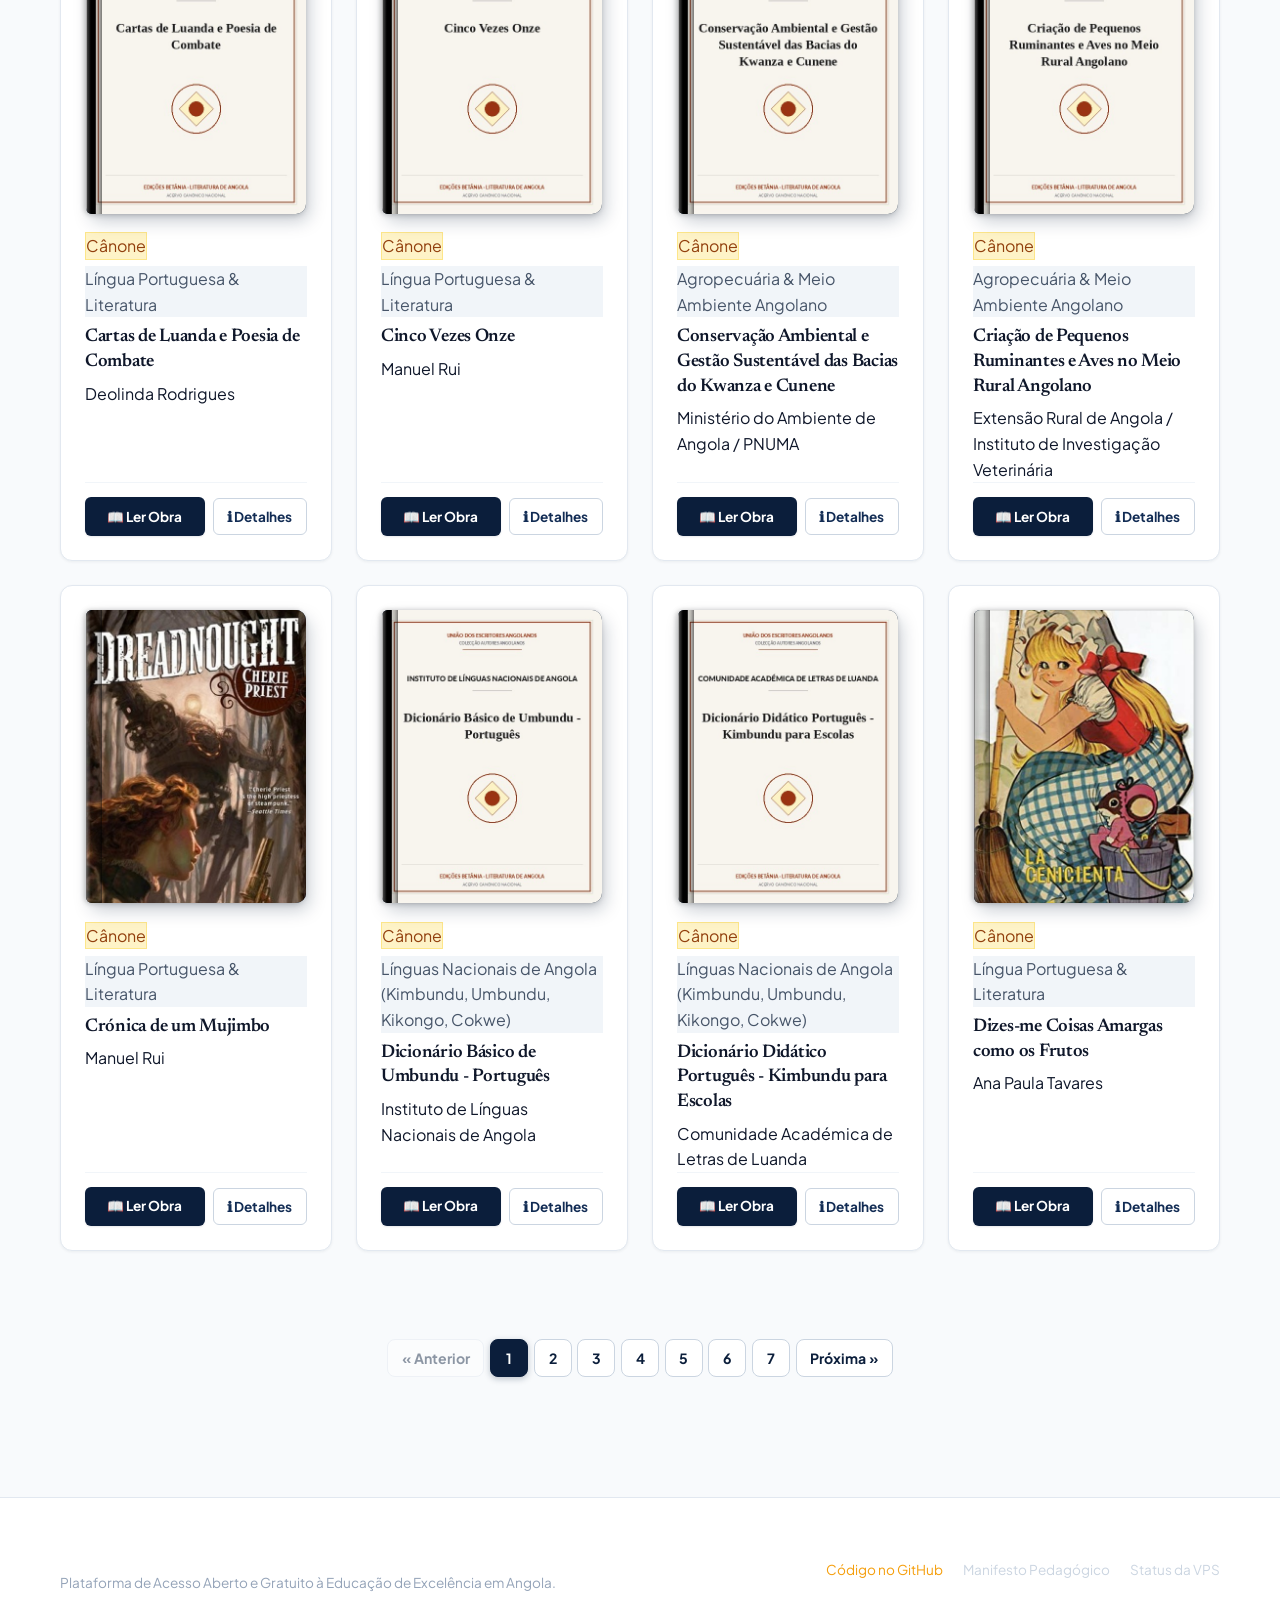
==== commit a16806f9: "refactor(ui): despoluir interface institucional e humanizar comunicacao do acervo Aprimora a linguag" ====
--- a/docs/index.html
+++ b/docs/index.html
@@ -26,8 +26,8 @@
 
       <nav class="nav-links">
         <a href="./" class="nav-link active">Catálogo</a>
-        <a href="#submeter" class="nav-link nav-btn-highlight" data-open-modal="submeter">Sugerir / Enviar Livro</a>
-        <a href="#mural" class="nav-link" data-open-modal="mural">Mural da IA</a>
+        <a href="#submeter" class="nav-link nav-btn-highlight" data-open-modal="submeter">Sugerir Livro</a>
+        <a href="#mural" class="nav-link" data-open-modal="mural">Mural de Curadoria</a>
         <a href="#sobre" class="nav-link" data-open-modal="sobre">Sobre</a>
         
         <!-- Status de Conexão com o Backend Go na VPS -->
@@ -66,7 +66,7 @@
             Carregando catálogo...
           </span>
           <span style="font-size: 0.8rem; color: var(--text-subtle);">
-            Proporção Editorial Física 3:4 · SQLite FTS5
+            Manuais didáticos e literatura angolana
           </span>
         </div>
       </div>
--- a/docs/css/style.css
+++ b/docs/css/style.css
@@ -351,18 +351,21 @@
   font-size: 0.88rem;
   font-weight: 700;
   color: var(--brand-navy-900);
+  cursor: pointer;
+  font-family: inherit;
+  outline: none;
   transition: all 0.15s ease;
 }
 .class-btn:hover {
-  background: var(--brand-gold-light);
-  color: var(--brand-gold-600);
-  border-color: var(--brand-gold-border);
+  background: var(--brand-blue-light);
+  color: var(--brand-blue-hover);
+  border-color: var(--brand-blue-border);
   text-decoration: none;
 }
 .class-btn.active {
   background: var(--brand-navy-900);
   color: #ffffff;
-  border-color: var(--brand-gold-400);
+  border-color: var(--brand-blue);
   text-decoration: none;
   box-shadow: 0 2px 6px rgba(11, 30, 59, 0.25);
   position: relative;
@@ -374,7 +377,7 @@
   left: 20%;
   right: 20%;
   height: 2px;
-  background: var(--brand-gold-400);
+  background: var(--brand-blue);
   border-radius: 2px;
 }
 
@@ -402,12 +405,15 @@
   font-weight: 700;
   color: var(--brand-navy-800);
   white-space: nowrap;
+  cursor: pointer;
+  font-family: inherit;
+  outline: none;
   transition: all 0.15s ease;
 }
 .pill-item:hover {
-  background: var(--brand-navy-light);
-  color: var(--brand-navy-900);
-  border-color: var(--brand-navy-border);
+  background: var(--brand-blue-light);
+  color: var(--brand-blue-hover);
+  border-color: var(--brand-blue-border);
   text-decoration: none;
 }
 .pill-item.active {
@@ -598,23 +604,58 @@
   border-top: 1px solid var(--border);
   padding-top: 1rem;
 }
+.book-card-actions {
+  display: flex;
+  align-items: center;
+  gap: 0.5rem;
+  margin-top: auto;
+  padding-top: 0.85rem;
+  border-top: 1px solid var(--border-light, #f1f5f9);
+}
 .btn-read {
+  flex: 1;
   display: inline-flex;
   align-items: center;
+  justify-content: center;
   gap: 0.45rem;
   background: var(--brand-navy-900);
   color: #ffffff;
-  padding: 0.55rem 1.15rem;
-  border-radius: 8px;
-  font-weight: 800;
+  padding: 0.55rem 0.85rem;
+  border-radius: 6px;
+  font-weight: 700;
   font-size: 0.85rem;
+  text-decoration: none;
   transition: all 0.15s ease;
+  box-shadow: 0 1px 2px rgba(11, 30, 59, 0.1);
 }
 .btn-read:hover {
-  background: var(--brand-gold-500);
+  background: var(--brand-blue-hover);
   color: #ffffff;
-  text-decoration: none;
-  box-shadow: var(--shadow-gold);
+  transform: translateY(-1px);
+  box-shadow: 0 4px 8px rgba(0, 148, 218, 0.25);
+  text-decoration: none;
+}
+.btn-details {
+  display: inline-flex;
+  align-items: center;
+  justify-content: center;
+  gap: 0.35rem;
+  background: #ffffff;
+  border: 1px solid #cbd5e1;
+  color: var(--brand-navy-800);
+  padding: 0.55rem 0.85rem;
+  border-radius: 6px;
+  font-weight: 700;
+  font-size: 0.85rem;
+  cursor: pointer;
+  font-family: inherit;
+  transition: all 0.15s ease;
+}
+.btn-details:hover {
+  background: var(--brand-blue-light);
+  border-color: var(--brand-blue);
+  color: var(--brand-blue-hover);
+  transform: translateY(-1px);
 }
 .book-metrics {
   font-size: 0.76rem;
@@ -625,6 +666,56 @@
 /* ==========================================================================
    Paginação
    ========================================================================== */
+.pagination {
+  display: flex;
+  justify-content: center;
+  align-items: center;
+  gap: 0.35rem;
+  padding: 2rem 0 3.5rem 0;
+  flex-wrap: wrap;
+}
+.pag-btn {
+  display: inline-flex;
+  align-items: center;
+  justify-content: center;
+  min-width: 38px;
+  height: 38px;
+  padding: 0 0.85rem;
+  background: #ffffff;
+  border: 1px solid #cbd5e1;
+  border-radius: 8px;
+  color: var(--brand-navy-900);
+  font-weight: 700;
+  font-size: 0.88rem;
+  cursor: pointer;
+  transition: all 0.15s ease;
+  font-family: inherit;
+}
+.pag-btn:hover:not(:disabled) {
+  background: var(--brand-blue-light);
+  border-color: var(--brand-blue);
+  color: var(--brand-blue-hover);
+  transform: translateY(-1px);
+}
+.pag-btn.active {
+  background: var(--brand-navy-900);
+  color: #ffffff;
+  border-color: var(--brand-navy-900);
+  box-shadow: 0 2px 6px rgba(11, 30, 59, 0.25);
+}
+.pag-btn:disabled {
+  opacity: 0.45;
+  cursor: not-allowed;
+  border-color: #e2e8f0;
+}
+.pag-ellipsis {
+  display: inline-flex;
+  align-items: center;
+  justify-content: center;
+  padding: 0 0.5rem;
+  color: var(--text-muted);
+  font-weight: 700;
+}
 .pagination-nav {
   display: flex;
   justify-content: center;
